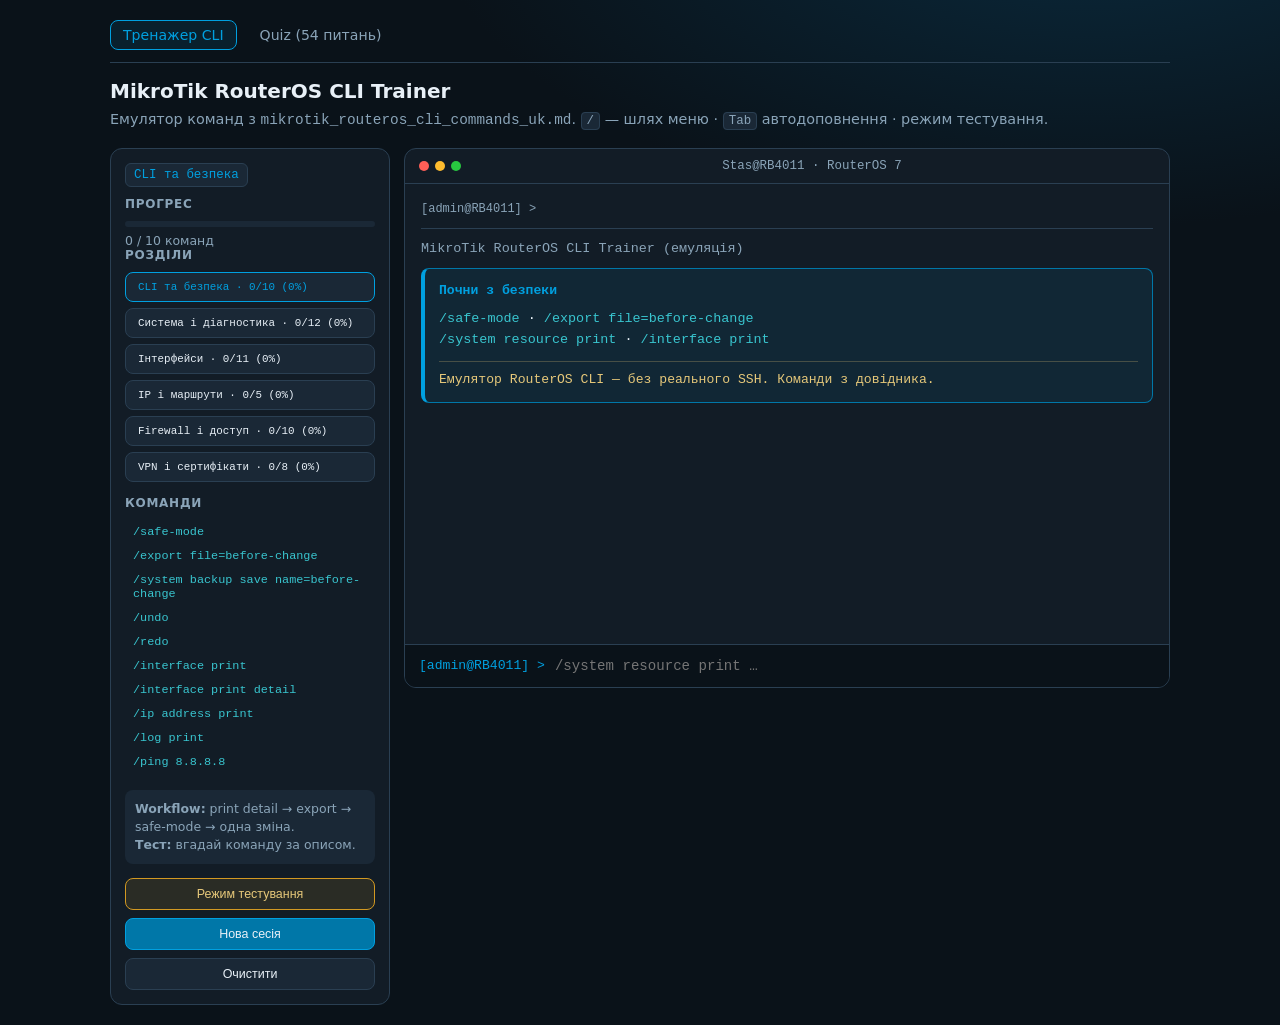
==== index.html @ f30ca2f0 "Add MikroTik RouterOS CLI trainer and GIFT quiz pages Interactive CLI emulator with six learning mod" ====
<!DOCTYPE html>
<html lang="uk">
<head>
  <meta charset="UTF-8" />
  <meta name="viewport" content="width=device-width, initial-scale=1.0" />
  <title>MikroTik RouterOS CLI — Тренажер</title>
  <style>
    :root {
      --bg: #0a1219; --panel: #121c26; --border: #2a3f52; --text: #e8f0f7;
      --muted: #8aa4b8; --green: #3fb950; --cyan: #39c5cf; --yellow: #d29922;
      --accent: #00a0e0; --blue: #58a6ff; --purple: #a371f7; --red: #f85149;
      --prompt: #00a0e0;
      --font: "SF Mono", Menlo, Consolas, monospace;
    }
    * { box-sizing: border-box; }
    body {
      margin: 0; min-height: 100vh;
      background: radial-gradient(1200px 600px at 85% -10%, #0a2a3d 0%, var(--bg) 55%);
      color: var(--text); font-family: Inter, system-ui, sans-serif;
    }
    .wrap { max-width: 1100px; margin: 0 auto; padding: 20px; }
    .top-nav {
      display: flex; gap: 10px; align-items: center; margin-bottom: 16px;
      padding-bottom: 12px; border-bottom: 1px solid var(--border);
    }
    .top-nav a {
      color: var(--muted); text-decoration: none; font-size: 0.88rem;
      padding: 6px 12px; border-radius: 8px; border: 1px solid transparent;
    }
    .top-nav a:hover { color: var(--text); background: #1a2836; }
    .top-nav a.active { color: var(--accent); border-color: var(--accent); background: rgba(0,160,224,0.1); }
    header { margin-bottom: 16px; }
    header h1 { font-size: 1.25rem; margin: 0 0 6px; font-weight: 600; }
    header p { margin: 0; color: var(--muted); font-size: 0.9rem; line-height: 1.5; }
    .layout { display: grid; grid-template-columns: 280px 1fr; gap: 14px; }
    @media (max-width: 860px) { .layout { grid-template-columns: 1fr; } .sidebar { order: 2; } }
    .sidebar, .terminal-wrap {
      background: var(--panel); border: 1px solid var(--border); border-radius: 12px; overflow: hidden;
    }
    .sidebar { padding: 14px; font-size: 0.82rem; }
    .sidebar h2 {
      font-size: 0.75rem; text-transform: uppercase; letter-spacing: 0.06em;
      color: var(--muted); margin: 0 0 10px;
    }
    .cmd-list { list-style: none; padding: 0; margin: 0 0 16px; max-height: 260px; overflow-y: auto; }
    .cmd-list li {
      padding: 5px 8px; border-radius: 6px; cursor: pointer;
      font-family: var(--font); font-size: 0.74rem;
    }
    .cmd-list li:hover { background: #1a2836; }
    .cmd-list li.done { color: var(--green); }
    .cmd-list li.done::after { content: " ✓"; }
    .cmd-list code { color: var(--cyan); word-break: break-all; }
    .progress { height: 6px; background: #1a2836; border-radius: 99px; overflow: hidden; margin-bottom: 6px; }
    .progress > div { height: 100%; background: linear-gradient(90deg, var(--accent), var(--cyan)); width: 0%; transition: width 0.3s; }
    .stats { color: var(--muted); font-size: 0.78rem; }
    .hint-box { background: #1a2836; border-radius: 8px; padding: 10px; color: var(--muted); line-height: 1.45; font-size: 0.78rem; }
    .module-badge {
      display: inline-block; background: #1a2836; border: 1px solid var(--border);
      border-radius: 6px; padding: 4px 8px; font-size: 0.78rem; color: var(--accent);
      margin-bottom: 10px; font-family: var(--font);
    }
    .module-nav { display: flex; flex-direction: column; gap: 6px; margin-bottom: 14px; }
    .module-nav button { text-align: left; font-family: var(--font); font-size: 0.68rem; }
    .module-nav button.active { border-color: var(--accent); color: var(--accent); }
    .terminal-wrap { display: flex; flex-direction: column; height: 540px; }
    .term-bar {
      display: flex; align-items: center; gap: 8px; padding: 10px 14px;
      border-bottom: 1px solid var(--border); font-size: 0.78rem; color: var(--muted);
    }
    .dots { display: flex; gap: 6px; }
    .dots span { width: 10px; height: 10px; border-radius: 50%; }
    .dots span:nth-child(1) { background: #ff5f57; }
    .dots span:nth-child(2) { background: #febc2e; }
    .dots span:nth-child(3) { background: #28c840; }
    .term-title { flex: 1; text-align: center; font-family: var(--font); }
    .output {
      flex: 1; display: flex; flex-direction: column; padding: 16px;
      min-height: 0; overflow: hidden; font-family: var(--font); font-size: 0.84rem; line-height: 1.55;
    }
    .output-status {
      flex-shrink: 0; color: var(--muted); font-size: 0.75rem;
      padding-bottom: 10px; margin-bottom: 10px; border-bottom: 1px solid var(--border);
    }
    .live-panel { flex: 1; min-height: 0; overflow-y: auto; word-break: break-word; }
    .line-user { color: var(--prompt); }
    .line-muted { color: var(--muted); }
    .line-ok { color: var(--green); }
    .line-warn { color: var(--yellow); }
    .line-err { color: var(--red); }
    .line-cmd { color: var(--cyan); }
    .line-hl { color: var(--blue); }
    .line-uk-hint {
      color: #e6c87a; font-size: 0.82rem; margin-top: 10px; padding-top: 8px;
      border-top: 1px solid rgba(230,200,122,0.25); line-height: 1.5;
    }
    .result-box {
      margin: 8px 0 12px; padding: 12px 14px; border-radius: 8px;
      border: 1px solid #0077a8; background: rgba(0,160,224,0.08); border-left: 4px solid var(--accent);
    }
    .result-box.warn { border-color: var(--yellow); background: rgba(210,153,34,0.1); border-left-color: var(--yellow); }
    .result-box.purple { border-color: var(--purple); background: rgba(163,113,247,0.1); border-left-color: var(--purple); }
    .result-title { color: var(--accent); font-weight: 600; margin-bottom: 8px; font-size: 0.82rem; }
    .result-box.warn .result-title { color: var(--yellow); }
    .input-row {
      display: flex; align-items: center; gap: 8px; padding: 12px 14px;
      border-top: 1px solid var(--border); background: #0a1219;
    }
    .prompt-label { color: var(--prompt); font-family: var(--font); font-size: 0.82rem; white-space: nowrap; }
    #cmdInput {
      flex: 1; background: transparent; border: none; outline: none;
      color: var(--text); font-family: var(--font); font-size: 0.88rem;
    }
    .btn {
      background: #1a2836; border: 1px solid var(--border); color: var(--text);
      border-radius: 8px; padding: 8px 12px; cursor: pointer; font-size: 0.78rem;
    }
    .btn:hover { background: #243444; }
    .btn-primary { background: #0077a8; border-color: var(--accent); }
    .btn-test { background: rgba(210,153,34,0.12); border-color: var(--yellow); color: #e6c87a; }
    .btn-test.active { background: var(--yellow); color: #0a1219; }
    .actions { display: flex; flex-direction: column; gap: 8px; }
    .test-question { color: #e6c87a; line-height: 1.6; margin-bottom: 10px; }
    kbd { background: #1a2836; border: 1px solid var(--border); border-radius: 4px; padding: 1px 5px; font-family: var(--font); font-size: 0.78rem; }
  </style>
</head>
<body>
  <div class="wrap">
    <nav class="top-nav">
      <a href="index.html" class="active">Тренажер CLI</a>
      <a href="quiz.html">Quiz (54 питань)</a>
    </nav>
    <header>
      <h1>MikroTik RouterOS CLI Trainer</h1>
      <p>
        Емулятор команд з <code>mikrotik_routeros_cli_commands_uk.md</code>.
        <kbd>/</kbd> — шлях меню · <kbd>Tab</kbd> автодоповнення · режим тестування.
      </p>
    </header>
    <div class="layout">
      <aside class="sidebar">
        <div class="module-badge" id="moduleBadge">CLI та безпека</div>
        <h2>Прогрес</h2>
        <div class="progress"><div id="progressBar"></div></div>
        <div class="stats" id="progressText">0 / 0</div>
        <h2>Розділи</h2>
        <div class="module-nav" id="moduleNav"></div>
        <h2>Команди</h2>
        <ul class="cmd-list" id="cmdChecklist"></ul>
        <div class="hint-box">
          <strong>Workflow:</strong> print detail → export → safe-mode → одна зміна.<br>
          <strong>Тест:</strong> вгадай команду за описом.
        </div>
        <div class="actions" style="margin-top:14px;">
          <button class="btn btn-test" id="btnTest" type="button">Режим тестування</button>
          <button class="btn btn-primary" id="btnStart">Нова сесія</button>
          <button class="btn" id="btnClear">Очистити</button>
        </div>
      </aside>
      <section class="terminal-wrap">
        <div class="term-bar">
          <div class="dots"><span></span><span></span><span></span></div>
          <div class="term-title" id="termTitle">Stas@RB4011</div>
        </div>
        <div class="output" aria-live="polite">
          <div class="output-status" id="outputStatus">[admin@RB4011] &gt;</div>
          <div class="live-panel" id="livePanel"></div>
        </div>
        <form class="input-row" id="cmdForm" autocomplete="off">
          <span class="prompt-label" id="promptLabel">[admin@RB4011] &gt;</span>
          <input id="cmdInput" type="text" spellcheck="false" placeholder="/system resource print …" autofocus />
        </form>
      </section>
    </div>
  </div>
  <script>
    const MODULES = {"basics": {"id": "basics", "title": "CLI та безпека", "intro": "Safe Mode, backup, export, print — основа перед змінами.", "termTitle": "Stas@RB4011 · RouterOS 7", "commands": ["/safe-mode", "/export file=before-change", "/system backup save name=before-change", "/undo", "/redo", "/interface print", "/interface print detail", "/ip address print", "/log print", "/ping 8.8.8.8"]}, "system": {"id": "system", "title": "Система і діагностика", "intro": "Стан роутера, логи, tool — щоденний моніторинг.", "termTitle": "Stas@RB4011 · /system", "commands": ["/system resource print", "/system routerboard print", "/system package print", "/system clock print", "/system identity print", "/log print follow", "/log print where topics~\"firewall\"", "/file print", "/tool ping 8.8.8.8", "/tool traceroute 8.8.8.8", "/tool torch", "/tool profile"]}, "interface": {"id": "interface", "title": "Інтерфейси", "intro": "Ethernet, bridge, Wi‑Fi, WireGuard — L2/L3.", "termTitle": "Stas@RB4011 · /interface", "commands": ["/interface bridge print", "/interface bridge port print", "/interface ethernet print", "/interface wifi registration-table print", "/interface wireguard print", "/interface wireguard peers print", "/interface vlan print", "/interface list print", "/interface monitor-traffic ether1", "/interface disable ether1", "/interface enable ether1"]}, "ip": {"id": "ip", "title": "IP і маршрути", "intro": "Адреси, маршрути, DNS, DHCP, ARP.", "termTitle": "Stas@RB4011 · /ip", "commands": ["/ip route print", "/ip dns print", "/ip arp print", "/ip neighbor print", "/ip dhcp-server lease print"]}, "firewall": {"id": "firewall", "title": "Firewall і доступ", "intro": "Filter, NAT, services, users — безпека доступу.", "termTitle": "Stas@RB4011 · /ip firewall", "commands": ["/ip firewall filter print", "/ip firewall filter print detail", "/ip firewall nat print", "/ip firewall address-list print", "/ip firewall connection print", "/user print", "/user group print", "/user active print", "/ip service print", "/ip ssh print"]}, "vpn": {"id": "vpn", "title": "VPN і сертифікати", "intro": "IPsec діагностика, certificate print.", "termTitle": "Stas@RB4011 · /ip/ipsec", "commands": ["/ip/ipsec active-peers print", "/ip/ipsec installed-sa print", "/ip/ipsec peer print", "/ip/ipsec policy print", "/certificate print", "/certificate print detail", "/certificate print where name~\"vpn\"", "/certificate export"]}};
    const UK_HINTS = {"/safe-mode": "Safe Mode: зміни відкочуються при обриві SSH-сесії — перед ризиковими правками.", "/export file=before-change": "Експорт конфігурації у текстовий .rsc файл — backup перед змінами.", "/system backup save name=before-change": "Binary backup RouterOS — швидке відновлення.", "/undo": "Скасувати останню зміну в CLI, якщо можливо.", "/redo": "Повторити скасовану зміною undo.", "/interface print": "Список усіх інтерфейсів — стан, тип, MTU.", "/interface print detail": "Детальний вивід інтерфейсів перед змінами.", "/ip address print": "IP-адреси на інтерфейсах — базова мережева діагностика.", "/log print": "Системні логи RouterOS.", "/ping 8.8.8.8": "Ping з роутера — перевірка доступності host.", "/system resource print": "CPU, RAM, uptime, версія RouterOS.", "/system routerboard print": "Модель плати, serial, firmware type.", "/system package print": "Встановлені пакети (router, wireless, dhcp…).", "/system clock print": "Час і timezone роутера.", "/system identity print": "Ім'я роутера (identity).", "/log print follow": "Логи в реальному часі — live troubleshooting.", "/log print where topics~\"firewall\"": "Фільтр логів за темою firewall (~ = містить).", "/file print": "Файли на роутері: backup, export, scripts.", "/tool ping 8.8.8.8": "Розширений ping через /tool.", "/tool traceroute 8.8.8.8": "Traceroute — шлях пакетів до host.", "/tool torch": "Live packet sniffer на інтерфейсі — глибока діагностика.", "/tool profile": "CPU profiling — хто навантажує процесор.", "/interface bridge print": "Список bridge-інтерфейсів.", "/interface bridge port print": "Порти в bridge — LAN switching.", "/interface ethernet print": "Фізичні Ethernet-порти.", "/interface wifi registration-table print": "Підключені Wi‑Fi клієнти (RouterOS 7).", "/interface wireguard print": "WireGuard інтерфейси.", "/interface wireguard peers print": "WireGuard peers — VPN remote access.", "/interface vlan print": "VLAN інтерфейси — сегментація мережі.", "/interface list print": "Списки інтерфейсів WAN/LAN для firewall.", "/interface monitor-traffic ether1": "Live traffic на інтерфейсі — bandwidth.", "/interface disable ether1": "Вимкнути інтерфейс — обережно на WAN (self-lockout).", "/interface enable ether1": "Увімкнути інтерфейс.", "/ip route print": "Таблиця маршрутів IPv4.", "/ip dns print": "DNS resolver налаштування.", "/ip arp print": "ARP таблиця — L2/L3.", "/ip neighbor print": "IPv4 neighbors discovery.", "/ip dhcp-server lease print": "DHCP leases — хто отримав IP.", "/ip firewall filter print": "Firewall filter rules — порядок критичний.", "/ip firewall filter print detail": "Деталі firewall rules перед змінами.", "/ip firewall nat print": "NAT rules: masquerade, dst-nat.", "/ip firewall address-list print": "Address lists для груп правил.", "/ip firewall connection print": "Connection tracking — активні з'єднання.", "/user print": "Користувачі RouterOS.", "/user group print": "Групи і права доступу.", "/user active print": "Хто зараз підключений (SSH, Winbox).", "/ip service print": "Сервіси: Winbox, SSH, API — hardening.", "/ip ssh print": "SSH налаштування.", "/ip/ipsec active-peers print": "Активні IKE peers — VPN діагностика.", "/ip/ipsec installed-sa print": "Security Associations — чи працює tunnel.", "/ip/ipsec peer print": "IPsec peer endpoints.", "/ip/ipsec policy print": "IPsec policies — який трафік шифрувати.", "/certificate print": "Список сертифікатів на роутері.", "/certificate print detail": "Деталі cert: validity, fingerprint.", "/certificate print where name~\"vpn\"": "Фільтр сертифікатів за ім'ям.", "/certificate export": "Експорт certificate menu конфігурації.", "welcome": "Емулятор RouterOS CLI — без реального SSH. Команди з довідника.", "prompt": "У MikroTik `/` — шлях до меню; `print`/`add`/`set` — дії.", "unknown": "Немає в емуляторі. Клікни команду зліва.", "module-switch": "Новий розділ — список команд оновився.", "module-wrong": "Команда з іншого розділу. Перейди зліва.", "ctrl-c": "Ctrl+C перериває (тренажер лишається активним).", "tab-hint": "На реальному MikroTik: / + Tab або F1 — автодоповнення меню."};
    const state = {
      currentModule: "basics",
      safeMode: false,
      history: [], histIdx: -1,
      triedByModule: Object.fromEntries(Object.keys(MODULES).map(k => [k, new Set()])),
      testMode: { active: false, queue: [], index: 0, correct: 0, wrong: 0 }
    };
    const livePanel = document.getElementById("livePanel");
    const outputStatus = document.getElementById("outputStatus");
    const cmdInput = document.getElementById("cmdInput");
    const progressBar = document.getElementById("progressBar");
    const progressText = document.getElementById("progressText");
    const cmdChecklist = document.getElementById("cmdChecklist");
    const moduleBadge = document.getElementById("moduleBadge");
    const moduleNav = document.getElementById("moduleNav");
    const termTitle = document.getElementById("termTitle");
    let viewChunks = [];

    function esc(s) { return String(s).replace(/&/g,"&amp;").replace(/</g,"&lt;").replace(/>/g,"&gt;"); }
    function getModule() { return MODULES[state.currentModule]; }
    function getCurrentCommands() { return getModule().commands; }
    function getTried() { return state.triedByModule[state.currentModule]; }

    function matchesCmd(input, listed) {
      const i = input.trim().toLowerCase();
      const l = listed.trim().toLowerCase();
      if (i === l) return true;
      if (i.startsWith(l + " ")) return true;
      if (l.startsWith("/ping") && i.startsWith("/ping")) return true;
      if (l.startsWith("/tool ping") && i.startsWith("/tool ping")) return true;
      if (l.startsWith("/tool traceroute") && i.startsWith("/tool traceroute")) return true;
      if (l.includes(" print") && i.includes("print")) {
        const root = l.split(" print")[0];
        if (i.startsWith(root)) return true;
      }
      if (l.includes("monitor-traffic") && i.includes("monitor-traffic")) return true;
      if (l.includes(" disable ") && i.includes("disable")) return true;
      if (l.includes(" enable ") && i.includes("enable")) return true;
      if (l.includes("backup save") && i.includes("backup save")) return true;
      if (l.startsWith("/export") && i.startsWith("/export")) return true;
      return false;
    }

    function findListed(cmd, list) { return list.find(x => matchesCmd(cmd, x)) || null; }
    function normalizeCmd(raw) {
      const cur = findListed(raw, getCurrentCommands());
      if (cur) return cur;
      for (const mod of Object.values(MODULES)) {
        const ex = findListed(raw, mod.commands);
        if (ex) return ex;
      }
      return raw.trim();
    }
    function isInCurrentModule(cmd) { return !!findListed(cmd, getCurrentCommands()); }
    function findModuleForCommand(cmd) {
      for (const [id, mod] of Object.entries(MODULES)) {
        if (findListed(cmd, mod.commands)) return id;
      }
      return null;
    }

    function beginView(cmd) {
      viewChunks = [];
      if (cmd != null) viewChunks.push(`<div class="line-user">[admin@RB4011] &gt; ${esc(cmd)}</div>`);
    }
    function printResult(title, body, type = "ok", hint = null) {
      const cls = type === "warn" ? "result-box warn" : type === "purple" ? "result-box purple" : "result-box";
      const hintHtml = hint ? `<div class="line-uk-hint">${esc(hint)}</div>` : "";
      viewChunks.push(`<div class="${cls}"><div class="result-title">${esc(title)}</div>${body}${hintHtml}</div>`);
    }
    function flushView(status) {
      livePanel.innerHTML = viewChunks.join("");
      livePanel.scrollTop = 0;
      if (status) outputStatus.textContent = status;
    }

    function emulate(cmd) {
      const lower = cmd.trim().toLowerCase();
      const listed = normalizeCmd(cmd);
      const hint = UK_HINTS[listed] || UK_HINTS[cmd];

      if (lower === "/" || lower === "/?") {
        printResult("Root menu", `
          <span class="line-cmd">/interface</span> <span class="line-cmd">/ip</span> <span class="line-cmd">/system</span><br>
          <span class="line-cmd">/tool</span> <span class="line-cmd">/log</span> <span class="line-cmd">/certificate</span> …<br>
          <span class="line-muted">Tab / F1 — автодоповнення на реальному MikroTik</span>
        `, "ok", UK_HINTS["tab-hint"]);
        return true;
      }

      if (lower.startsWith("/safe-mode")) {
        state.safeMode = !state.safeMode;
        printResult("/safe-mode", `<span class="line-ok">✓ Safe Mode: ${state.safeMode ? "ON" : "OFF"}</span><br><span class="line-muted">Зміни відкотяться при обриві сесії</span>`, "ok", hint);
        return true;
      }
      if (lower.startsWith("/export")) {
        printResult(cmd, `<span class="line-ok">✓ Exported to before-change.rsc</span>`, "ok", hint);
        return true;
      }
      if (lower.includes("backup save")) {
        printResult(cmd, `<span class="line-ok">✓ Backup saved: before-change.backup</span>`, "ok", hint);
        return true;
      }
      if (lower === "/undo") {
        printResult("/undo", `<span class="line-ok">✓ Last change undone</span>`, "ok", hint);
        return true;
      }
      if (lower === "/redo") {
        printResult("/redo", `<span class="line-ok">✓ Change redone</span>`, "ok", hint);
        return true;
      }
      if (lower.startsWith("/ping")) {
        const host = cmd.split(/\s+/).slice(1).join(" ") || "8.8.8.8";
        printResult("/ping", `<span class="line-ok">HOST: ${esc(host)}</span><br>seq=1 time=12ms<br>seq=2 time=11ms`, "ok", hint);
        return true;
      }
      if (lower.includes("/system resource print")) {
        printResult("/system resource print", `
          <span class="line-hl">uptime:</span> 3d12h · <span class="line-hl">cpu:</span> 4%<br>
          <span class="line-hl">free-memory:</span> 892MiB · <span class="line-hl">version:</span> 7.22.1 (emulator)
        `, "ok", hint);
        return true;
      }
      if (lower.includes("print follow")) {
        printResult(cmd, `<span class="line-muted">14:02:01 firewall,info forward in</span><br><span class="line-muted">14:02:03 dhcp,info lease 10.0.0.50</span><br><span class="line-warn">(Ctrl+C to stop on real router)</span>`, "ok", hint);
        return true;
      }
      if (lower.includes("disable")) {
        printResult(cmd, `<span class="line-warn">⚠ Interface disabled (emulated)</span><br><span class="line-muted">На WAN — ризик self-lockout!</span>`, "warn", hint);
        return true;
      }
      if (lower.includes("enable")) {
        printResult(cmd, `<span class="line-ok">✓ Interface enabled</span>`, "ok", hint);
        return true;
      }
      if (lower.includes("monitor-traffic")) {
        printResult(cmd, `<span class="line-ok">rx: 1.2Mbps tx: 340Kbps</span> · live (emulated)`, "ok", hint);
        return true;
      }
      if (lower.includes("installed-sa")) {
        printResult(cmd, `<span class="line-ok">spi=0xA1B2C3 src=10.0.0.1 dst=10.0.0.2</span>`, "ok", hint);
        return true;
      }
      if (lower.includes("active-peers")) {
        printResult(cmd, `<span class="line-ok">peer 192.0.2.1 state=established</span>`, "ok", hint);
        return true;
      }
      if (lower.includes("print")) {
        const rows = lower.includes("detail") ? "3 items (detail)" : "3 items";
        printResult(cmd, `<span class="line-ok">${rows}</span><br><span class="line-muted">Flags: X=disabled · #=dynamic</span>`, "ok", hint);
        return true;
      }
      if (lower.startsWith("/tool")) {
        printResult(cmd, `<span class="line-ok">✓ Tool executed (emulated)</span>`, "ok", hint);
        return true;
      }

      printResult(cmd, `<span class="line-ok">✓ OK (emulated)</span>`, "ok", hint);
      return true;
    }

    function handleCommand(cmd) {
      if (!cmd.startsWith("/")) {
        printResult("Підказка", `<span class="line-muted">Команди RouterOS починаються з <span class="line-cmd">/</span></span>`, "warn", UK_HINTS.prompt);
        return false;
      }
      if (!isInCurrentModule(cmd)) {
        const owner = findModuleForCommand(cmd);
        if (owner && owner !== state.currentModule) {
          viewChunks.push(`<div class="line-warn">⚠ Розділ «${esc(MODULES[owner].title)}» — прогрес не зарахується</div>`);
        }
      }
      if (emulate(cmd)) return normalizeCmd(cmd);
      return false;
    }

    function markTried(cmd) {
      const norm = findListed(cmd, getCurrentCommands());
      if (norm) { getTried().add(norm); updateProgress(); updateModuleNav(); }
    }

    function updateProgress() {
      const cmds = getCurrentCommands();
      const n = getTried().size;
      moduleBadge.textContent = getModule().title;
      termTitle.textContent = getModule().termTitle;
      progressBar.style.width = cmds.length ? `${(n / cmds.length) * 100}%` : "0%";
      progressText.textContent = `${n} / ${cmds.length} команд`;
      cmdChecklist.querySelectorAll("li").forEach(li => {
        li.classList.toggle("done", getTried().has(li.dataset.cmd));
      });
    }

    function updateModuleNav() {
      moduleNav.innerHTML = Object.values(MODULES).map(mod => {
        const t = state.triedByModule[mod.id];
        const pct = mod.commands.length ? Math.round((t.size / mod.commands.length) * 100) : 0;
        const act = mod.id === state.currentModule ? " active" : "";
        return `<button type="button" class="btn${act}" data-module="${mod.id}">${esc(mod.title)} · ${t.size}/${mod.commands.length} (${pct}%)</button>`;
      }).join("");
      moduleNav.querySelectorAll("button").forEach(btn => {
        btn.addEventListener("click", () => switchModule(btn.dataset.module));
      });
    }

    function buildChecklist() {
      cmdChecklist.innerHTML = getCurrentCommands().map(c =>
        `<li data-cmd="${esc(c)}" title="Клік"><code>${esc(c)}</code></li>`
      ).join("");
      cmdChecklist.querySelectorAll("li").forEach(li => {
        li.addEventListener("click", () => { execute(li.dataset.cmd); cmdInput.value = ""; cmdInput.focus(); });
      });
      updateProgress();
      updateModuleNav();
    }

    function switchModule(id) {
      if (!MODULES[id]) return;
      state.currentModule = id;
      buildChecklist();
      beginView(null);
      printResult(`Розділ: ${getModule().title}`, `<span class="line-muted">${esc(getModule().intro)}</span>`, "purple", UK_HINTS["module-switch"]);
      flushView(`[admin@RB4011] > · ${getModule().title}`);
    }

    function welcome() {
      beginView(null);
      viewChunks.push(`<div class="line-muted">MikroTik RouterOS CLI Trainer (емуляція)</div>`);
      printResult("Почни з безпеки", `
        <span class="line-cmd">/safe-mode</span> · <span class="line-cmd">/export file=before-change</span><br>
        <span class="line-cmd">/system resource print</span> · <span class="line-cmd">/interface print</span>
      `, "ok", UK_HINTS.welcome);
      flushView("[admin@RB4011] >");
    }

    function execute(raw) {
      const cmd = raw.trim();
      if (!cmd) return;
      if (state.testMode.active) { handleTestAnswer(cmd); return; }
      state.history.push(cmd);
      state.histIdx = state.history.length;
      beginView(cmd);
      const ok = handleCommand(cmd);
      flushView(`[admin@RB4011] > · ${cmd}`);
      if (ok !== false) markTried(typeof ok === "string" ? ok : cmd);
    }

    function shuffleArray(arr) {
      const a = [...arr];
      for (let i = a.length - 1; i > 0; i--) {
        const j = Math.floor(Math.random() * (i + 1));
        [a[i], a[j]] = [a[j], a[i]];
      }
      return a;
    }

    function buildTestQueue() {
      const seen = new Set(), items = [];
      for (const mod of Object.values(MODULES)) {
        for (const c of mod.commands) {
          if (!seen.has(c) && UK_HINTS[c]) { seen.add(c); items.push({ cmd: c, hint: UK_HINTS[c] }); }
        }
      }
      return shuffleArray(items);
    }

    function updateTestButton() {
      const btn = document.getElementById("btnTest");
      btn.textContent = state.testMode.active ? "Зупинити тест" : "Режим тестування";
      btn.classList.toggle("active", state.testMode.active);
    }

    function showTestQuestion() {
      const tm = state.testMode;
      const q = tm.queue[tm.index];
      if (!q) { finishTestMode(); return; }
      beginView(null);
      printResult(`Питання ${tm.index + 1} / ${tm.queue.length}`, `
        <div class="test-question">${esc(q.hint)}</div>
        <span class="line-hl">Яка команда RouterOS?</span>
      `, "purple");
      flushView(`test> · ${tm.index + 1}/${tm.queue.length}`);
      cmdInput.placeholder = "Введи команду…";
      cmdInput.focus();
    }

    function startTestMode() {
      state.testMode = { active: true, queue: buildTestQueue(), index: 0, correct: 0, wrong: 0 };
      updateTestButton();
      showTestQuestion();
    }

    function stopTestMode() {
      state.testMode.active = false;
      updateTestButton();
      cmdInput.placeholder = "/system resource print …";
      beginView(null);
      printResult("Тест зупинено", `<span class="line-ok">✓ ${state.testMode.correct}</span> · <span class="line-err">✗ ${state.testMode.wrong}</span>`, "warn");
      flushView("[admin@RB4011] >");
    }

    function finishTestMode() {
      const tm = state.testMode;
      const pct = tm.queue.length ? Math.round((tm.correct / tm.queue.length) * 100) : 0;
      tm.active = false;
      updateTestButton();
      cmdInput.placeholder = "/system resource print …";
      beginView(null);
      printResult("Тест завершено", `<span class="line-ok">✓ ${tm.correct}/${tm.queue.length}</span> · <span class="line-hl">${pct}%</span>`, pct >= 70 ? "ok" : "warn");
      flushView(`[admin@RB4011] > · ${pct}%`);
    }

    function handleTestAnswer(raw) {
      const cmd = raw.trim();
      if (!cmd) return;
      const tm = state.testMode;
      const q = tm.queue[tm.index];
      beginView(cmd);
      const match = matchesCmd(cmd, q.cmd);
      if (match) {
        tm.correct++;
        printResult("Правильно!", `<span class="line-ok">✓ ${esc(q.cmd)}</span>`, "ok");
        tm.index++;
        setTimeout(showTestQuestion, 400);
      } else {
        tm.wrong++;
        printResult("Неправильно", `<span class="line-err">✗ ${esc(cmd)}</span><br><span class="line-ok">${esc(q.cmd)}</span>`, "warn");
      }
      flushView(`test> · ${tm.correct}/${tm.queue.length}`);
    }

    function getCompletions() {
      const vals = [];
      for (const mod of Object.values(MODULES)) vals.push(...mod.commands);
      return [...new Set([...vals, "/"])];
    }

    document.getElementById("cmdForm").addEventListener("submit", e => {
      e.preventDefault();
      execute(cmdInput.value);
      cmdInput.value = "";
    });
    cmdInput.addEventListener("keydown", e => {
      if (e.key === "ArrowUp") {
        e.preventDefault();
        if (state.history.length) { state.histIdx = Math.max(0, state.histIdx - 1); cmdInput.value = state.history[state.histIdx] || ""; }
      } else if (e.key === "ArrowDown") {
        e.preventDefault();
        if (state.histIdx < state.history.length - 1) { state.histIdx++; cmdInput.value = state.history[state.histIdx] || ""; }
        else { state.histIdx = state.history.length; cmdInput.value = ""; }
      } else if (e.key === "Tab") {
        e.preventDefault();
        const val = cmdInput.value;
        const match = getCompletions().find(c => c.startsWith(val) && c !== val);
        if (match) cmdInput.value = match;
      }
    });
    document.getElementById("btnTest").addEventListener("click", () => state.testMode.active ? stopTestMode() : startTestMode());
    document.getElementById("btnStart").addEventListener("click", () => {
      if (state.testMode.active) stopTestMode();
      Object.keys(state.triedByModule).forEach(k => state.triedByModule[k].clear());
      state.currentModule = "basics";
      state.safeMode = false;
      welcome();
      buildChecklist();
    });
    document.getElementById("btnClear").addEventListener("click", () => { welcome(); buildChecklist(); });

    welcome();
    buildChecklist();
  </script>
</body>
</html>
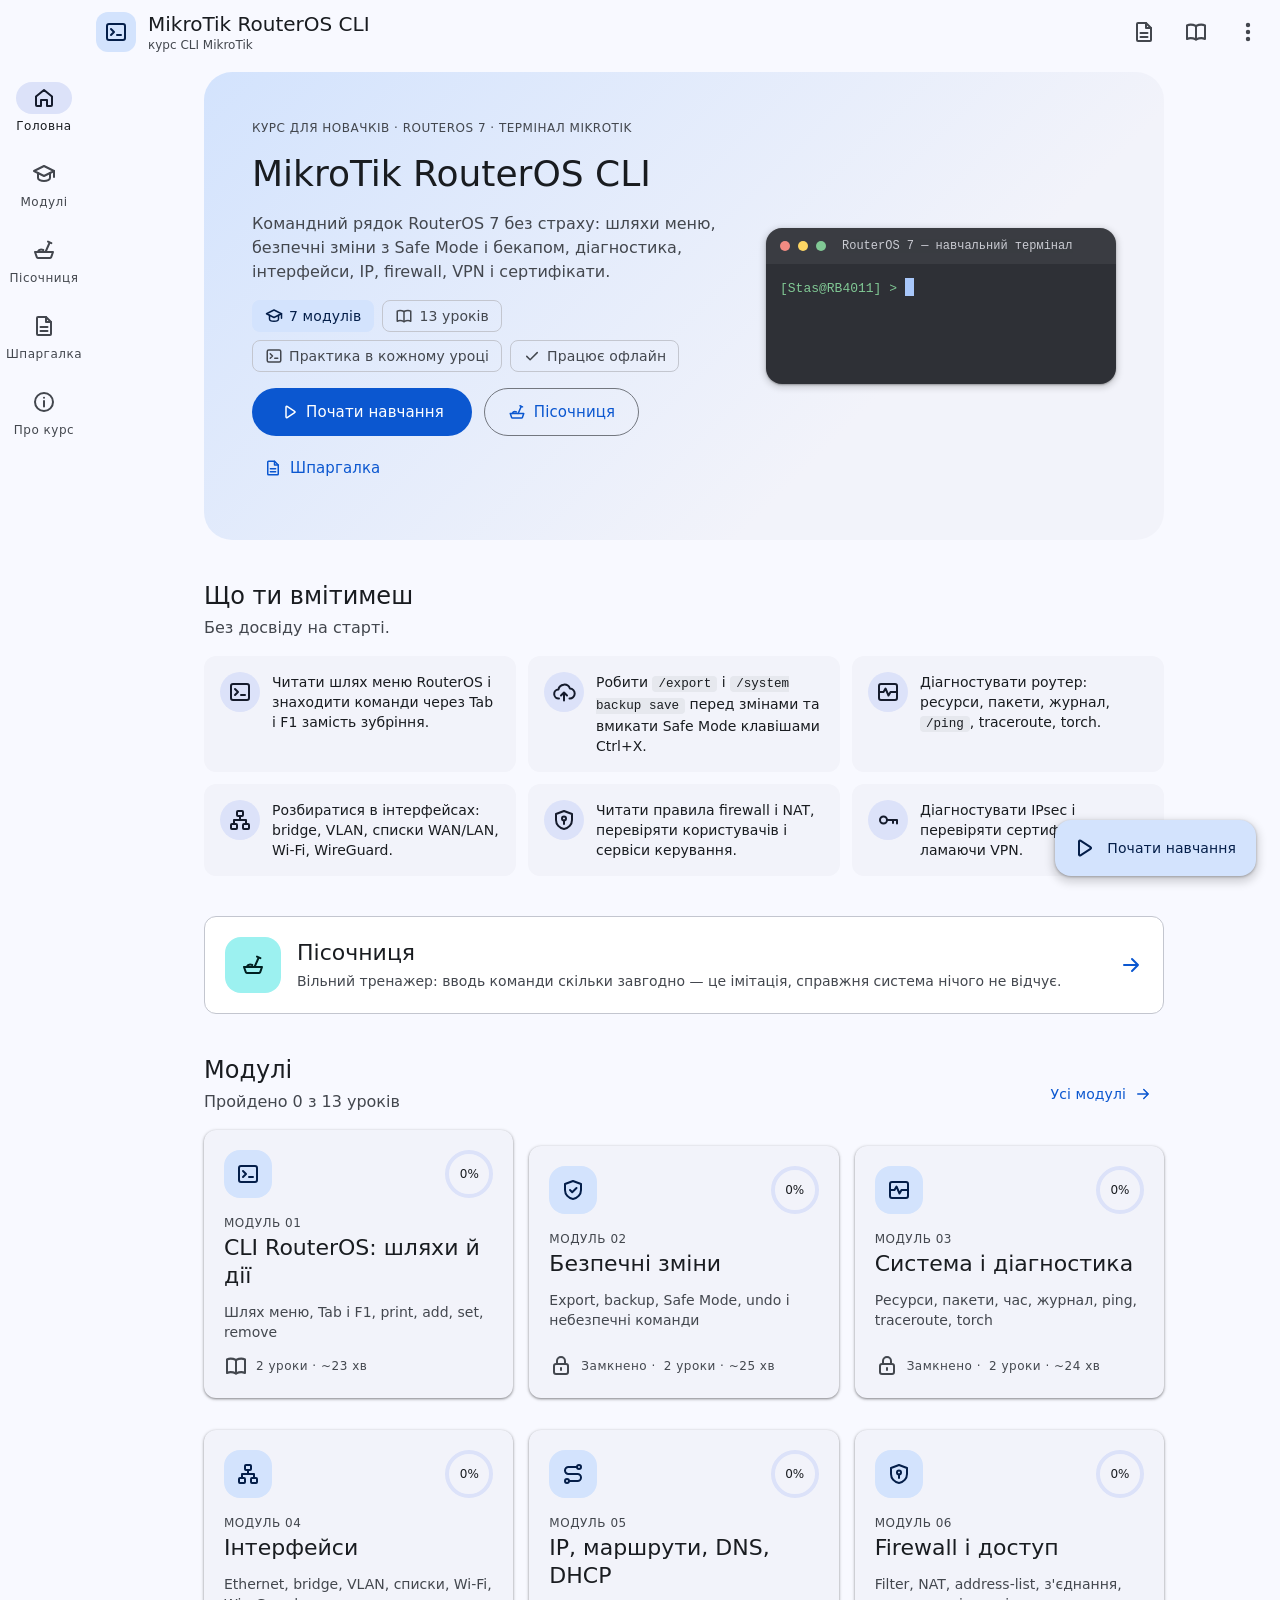
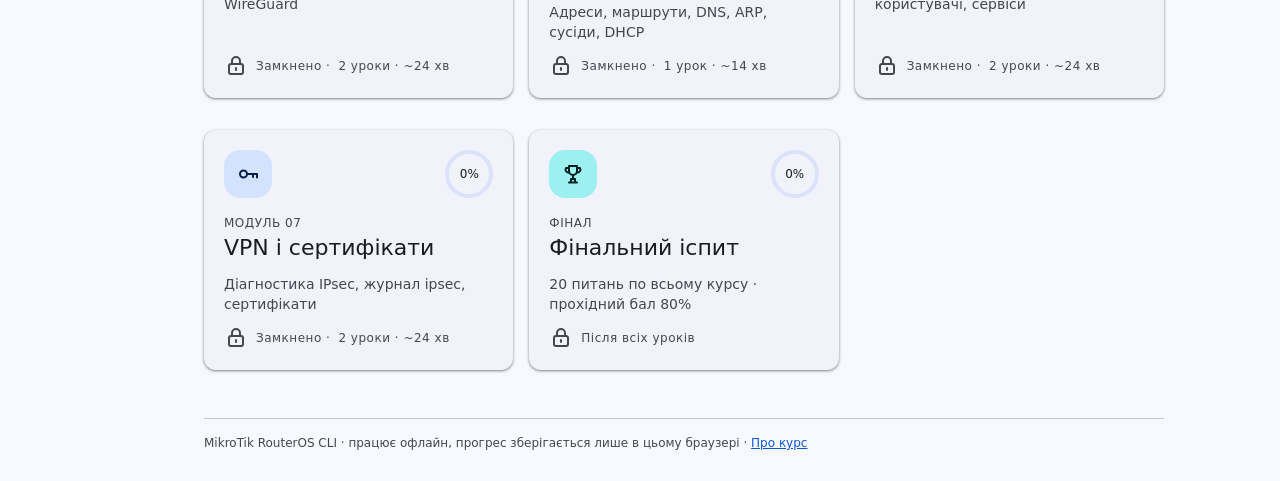
==== commit 664ce8ee: "Migrate course to the shared CLI Course Hub engine - Course is now modules -> lessons (explanation w" ====
--- a/index.html
+++ b/index.html
@@ -1,551 +1,95 @@
 <!DOCTYPE html>
 <html lang="uk">
 <head>
-  <meta charset="UTF-8" />
-  <meta name="viewport" content="width=device-width, initial-scale=1.0" />
-  <title>MikroTik RouterOS CLI — Тренажер</title>
-  <style>
-    :root {
-      --bg: #0a1219; --panel: #121c26; --border: #2a3f52; --text: #e8f0f7;
-      --muted: #8aa4b8; --green: #3fb950; --cyan: #39c5cf; --yellow: #d29922;
-      --accent: #00a0e0; --blue: #58a6ff; --purple: #a371f7; --red: #f85149;
-      --prompt: #00a0e0;
-      --font: "SF Mono", Menlo, Consolas, monospace;
-    }
-    * { box-sizing: border-box; }
-    body {
-      margin: 0; min-height: 100vh;
-      background: radial-gradient(1200px 600px at 85% -10%, #0a2a3d 0%, var(--bg) 55%);
-      color: var(--text); font-family: Inter, system-ui, sans-serif;
-    }
-    .wrap { max-width: 1100px; margin: 0 auto; padding: 20px; }
-    .top-nav {
-      display: flex; gap: 10px; align-items: center; margin-bottom: 16px;
-      padding-bottom: 12px; border-bottom: 1px solid var(--border);
-    }
-    .top-nav a {
-      color: var(--muted); text-decoration: none; font-size: 0.88rem;
-      padding: 6px 12px; border-radius: 8px; border: 1px solid transparent;
-    }
-    .top-nav a:hover { color: var(--text); background: #1a2836; }
-    .top-nav a.active { color: var(--accent); border-color: var(--accent); background: rgba(0,160,224,0.1); }
-    header { margin-bottom: 16px; }
-    header h1 { font-size: 1.25rem; margin: 0 0 6px; font-weight: 600; }
-    header p { margin: 0; color: var(--muted); font-size: 0.9rem; line-height: 1.5; }
-    .layout { display: grid; grid-template-columns: 280px 1fr; gap: 14px; }
-    @media (max-width: 860px) { .layout { grid-template-columns: 1fr; } .sidebar { order: 2; } }
-    .sidebar, .terminal-wrap {
-      background: var(--panel); border: 1px solid var(--border); border-radius: 12px; overflow: hidden;
-    }
-    .sidebar { padding: 14px; font-size: 0.82rem; }
-    .sidebar h2 {
-      font-size: 0.75rem; text-transform: uppercase; letter-spacing: 0.06em;
-      color: var(--muted); margin: 0 0 10px;
-    }
-    .cmd-list { list-style: none; padding: 0; margin: 0 0 16px; max-height: 260px; overflow-y: auto; }
-    .cmd-list li {
-      padding: 5px 8px; border-radius: 6px; cursor: pointer;
-      font-family: var(--font); font-size: 0.74rem;
-    }
-    .cmd-list li:hover { background: #1a2836; }
-    .cmd-list li.done { color: var(--green); }
-    .cmd-list li.done::after { content: " ✓"; }
-    .cmd-list code { color: var(--cyan); word-break: break-all; }
-    .progress { height: 6px; background: #1a2836; border-radius: 99px; overflow: hidden; margin-bottom: 6px; }
-    .progress > div { height: 100%; background: linear-gradient(90deg, var(--accent), var(--cyan)); width: 0%; transition: width 0.3s; }
-    .stats { color: var(--muted); font-size: 0.78rem; }
-    .hint-box { background: #1a2836; border-radius: 8px; padding: 10px; color: var(--muted); line-height: 1.45; font-size: 0.78rem; }
-    .module-badge {
-      display: inline-block; background: #1a2836; border: 1px solid var(--border);
-      border-radius: 6px; padding: 4px 8px; font-size: 0.78rem; color: var(--accent);
-      margin-bottom: 10px; font-family: var(--font);
-    }
-    .module-nav { display: flex; flex-direction: column; gap: 6px; margin-bottom: 14px; }
-    .module-nav button { text-align: left; font-family: var(--font); font-size: 0.68rem; }
-    .module-nav button.active { border-color: var(--accent); color: var(--accent); }
-    .terminal-wrap { display: flex; flex-direction: column; height: 540px; }
-    .term-bar {
-      display: flex; align-items: center; gap: 8px; padding: 10px 14px;
-      border-bottom: 1px solid var(--border); font-size: 0.78rem; color: var(--muted);
-    }
-    .dots { display: flex; gap: 6px; }
-    .dots span { width: 10px; height: 10px; border-radius: 50%; }
-    .dots span:nth-child(1) { background: #ff5f57; }
-    .dots span:nth-child(2) { background: #febc2e; }
-    .dots span:nth-child(3) { background: #28c840; }
-    .term-title { flex: 1; text-align: center; font-family: var(--font); }
-    .output {
-      flex: 1; display: flex; flex-direction: column; padding: 16px;
-      min-height: 0; overflow: hidden; font-family: var(--font); font-size: 0.84rem; line-height: 1.55;
-    }
-    .output-status {
-      flex-shrink: 0; color: var(--muted); font-size: 0.75rem;
-      padding-bottom: 10px; margin-bottom: 10px; border-bottom: 1px solid var(--border);
-    }
-    .live-panel { flex: 1; min-height: 0; overflow-y: auto; word-break: break-word; }
-    .line-user { color: var(--prompt); }
-    .line-muted { color: var(--muted); }
-    .line-ok { color: var(--green); }
-    .line-warn { color: var(--yellow); }
-    .line-err { color: var(--red); }
-    .line-cmd { color: var(--cyan); }
-    .line-hl { color: var(--blue); }
-    .line-uk-hint {
-      color: #e6c87a; font-size: 0.82rem; margin-top: 10px; padding-top: 8px;
-      border-top: 1px solid rgba(230,200,122,0.25); line-height: 1.5;
-    }
-    .result-box {
-      margin: 8px 0 12px; padding: 12px 14px; border-radius: 8px;
-      border: 1px solid #0077a8; background: rgba(0,160,224,0.08); border-left: 4px solid var(--accent);
-    }
-    .result-box.warn { border-color: var(--yellow); background: rgba(210,153,34,0.1); border-left-color: var(--yellow); }
-    .result-box.purple { border-color: var(--purple); background: rgba(163,113,247,0.1); border-left-color: var(--purple); }
-    .result-title { color: var(--accent); font-weight: 600; margin-bottom: 8px; font-size: 0.82rem; }
-    .result-box.warn .result-title { color: var(--yellow); }
-    .input-row {
-      display: flex; align-items: center; gap: 8px; padding: 12px 14px;
-      border-top: 1px solid var(--border); background: #0a1219;
-    }
-    .prompt-label { color: var(--prompt); font-family: var(--font); font-size: 0.82rem; white-space: nowrap; }
-    #cmdInput {
-      flex: 1; background: transparent; border: none; outline: none;
-      color: var(--text); font-family: var(--font); font-size: 0.88rem;
-    }
-    .btn {
-      background: #1a2836; border: 1px solid var(--border); color: var(--text);
-      border-radius: 8px; padding: 8px 12px; cursor: pointer; font-size: 0.78rem;
-    }
-    .btn:hover { background: #243444; }
-    .btn-primary { background: #0077a8; border-color: var(--accent); }
-    .btn-test { background: rgba(210,153,34,0.12); border-color: var(--yellow); color: #e6c87a; }
-    .btn-test.active { background: var(--yellow); color: #0a1219; }
-    .actions { display: flex; flex-direction: column; gap: 8px; }
-    .test-question { color: #e6c87a; line-height: 1.6; margin-bottom: 10px; }
-    kbd { background: #1a2836; border: 1px solid var(--border); border-radius: 4px; padding: 1px 5px; font-family: var(--font); font-size: 0.78rem; }
-  </style>
+  <meta charset="UTF-8">
+  <meta name="viewport" content="width=device-width, initial-scale=1">
+  <meta name="color-scheme" content="light dark">
+  <meta name="theme-color" content="#F8F9FF" media="(prefers-color-scheme: light)">
+  <meta name="theme-color" content="#111318" media="(prefers-color-scheme: dark)">
+  <meta name="description" content="Командний рядок RouterOS 7 без страху: шляхи меню, безпечні зміни з Safe Mode і бекапом, діагностика, інтерфейси, IP, firewall, VPN і сертифікати.">
+  <title>MikroTik RouterOS CLI</title>
+  <link rel="icon" href="data:image/svg+xml,%3Csvg xmlns='http://www.w3.org/2000/svg' viewBox='0 0 24 24'%3E%3Crect width='24' height='24' rx='6' fill='%230B57D0'/%3E%3Cpath d='M6 8l4 4-4 4M12 16h6' stroke='%23FFFFFF' stroke-width='2' fill='none' stroke-linecap='round' stroke-linejoin='round'/%3E%3C/svg%3E">
+  <link rel="stylesheet" href="engine/md3.css">
+  <link rel="stylesheet" href="engine/course.css">
 </head>
 <body>
-  <div class="wrap">
-    <nav class="top-nav">
-      <a href="index.html" class="active">Тренажер CLI</a>
-      <a href="quiz.html">Quiz (54 питань)</a>
-    </nav>
-    <header>
-      <h1>MikroTik RouterOS CLI Trainer</h1>
-      <p>
-        Емулятор команд з <code>mikrotik_routeros_cli_commands_uk.md</code>.
-        <kbd>/</kbd> — шлях меню · <kbd>Tab</kbd> автодоповнення · режим тестування.
-      </p>
-    </header>
-    <div class="layout">
-      <aside class="sidebar">
-        <div class="module-badge" id="moduleBadge">CLI та безпека</div>
-        <h2>Прогрес</h2>
-        <div class="progress"><div id="progressBar"></div></div>
-        <div class="stats" id="progressText">0 / 0</div>
-        <h2>Розділи</h2>
-        <div class="module-nav" id="moduleNav"></div>
-        <h2>Команди</h2>
-        <ul class="cmd-list" id="cmdChecklist"></ul>
-        <div class="hint-box">
-          <strong>Workflow:</strong> print detail → export → safe-mode → одна зміна.<br>
-          <strong>Тест:</strong> вгадай команду за описом.
-        </div>
-        <div class="actions" style="margin-top:14px;">
-          <button class="btn btn-test" id="btnTest" type="button">Режим тестування</button>
-          <button class="btn btn-primary" id="btnStart">Нова сесія</button>
-          <button class="btn" id="btnClear">Очистити</button>
-        </div>
-      </aside>
-      <section class="terminal-wrap">
-        <div class="term-bar">
-          <div class="dots"><span></span><span></span><span></span></div>
-          <div class="term-title" id="termTitle">Stas@RB4011</div>
-        </div>
-        <div class="output" aria-live="polite">
-          <div class="output-status" id="outputStatus">[admin@RB4011] &gt;</div>
-          <div class="live-panel" id="livePanel"></div>
-        </div>
-        <form class="input-row" id="cmdForm" autocomplete="off">
-          <span class="prompt-label" id="promptLabel">[admin@RB4011] &gt;</span>
-          <input id="cmdInput" type="text" spellcheck="false" placeholder="/system resource print …" autofocus />
-        </form>
-      </section>
+  <a class="skip-link" href="#main">Перейти до вмісту</a>
+
+  <header class="top-app-bar" id="top-app-bar">
+    <a class="brand" href="#/" aria-label="MikroTik RouterOS CLI — на головну">
+      <span class="brand-mark" data-icon="terminal"></span>
+      <span class="brand-text">
+        <span class="brand-title">MikroTik RouterOS CLI</span>
+        <span class="brand-sub">курс CLI MikroTik</span>
+      </span>
+    </a>
+    <a class="icon-btn" href="#/cheatsheet" aria-label="Шпаргалка" title="Шпаргалка" data-icon="description"></a>
+    <a class="icon-btn" href="#/glossary" aria-label="Словник" title="Словник" data-icon="book"></a>
+    <button class="icon-btn" type="button" id="menu-button" aria-label="Налаштування" title="Налаштування" aria-haspopup="menu" aria-expanded="false" aria-controls="app-menu" data-icon="more_vert"></button>
+  </header>
+
+  <nav class="app-nav" aria-label="Основна навігація">
+    <a href="#/" data-nav="home"><span class="nav-indicator" data-icon="home"></span><span>Головна</span></a>
+    <a href="#/modules" data-nav="modules"><span class="nav-indicator" data-icon="school"></span><span>Модулі</span></a>
+    <a href="#/sandbox" data-nav="sandbox"><span class="nav-indicator" data-icon="sandbox"></span><span>Пісочниця</span></a>
+    <a href="#/cheatsheet" data-nav="cheatsheet"><span class="nav-indicator" data-icon="description"></span><span>Шпаргалка</span></a>
+    <a href="#/about" data-nav="about"><span class="nav-indicator" data-icon="info"></span><span>Про курс</span></a>
+  </nav>
+
+  <main id="main" tabindex="-1">
+    <div class="page"><p class="muted">Завантаження курсу…</p></div>
+    <noscript><p>Для роботи курсу потрібен увімкнений JavaScript.</p></noscript>
+  </main>
+
+  <footer class="site-footer">
+    <div>MikroTik RouterOS CLI · працює офлайн, прогрес зберігається лише в цьому браузері · <a href="#/about">Про курс</a></div>
+  </footer>
+
+  <div class="menu" id="app-menu" role="menu" aria-label="Налаштування" hidden>
+    <button class="menu-item" type="button" role="menuitemcheckbox" id="unlock-toggle" aria-checked="false">
+      <span data-icon="lock_open"></span>
+      <span class="mi-text">Відкрити всі уроки<span class="mi-sub">Для тих, хто вже має досвід</span></span>
+      <span class="switch" aria-hidden="true"><span class="track"></span><span class="thumb"></span></span>
+    </button>
+    <div class="menu-divider" role="separator"></div>
+    <button class="menu-item" type="button" role="menuitem" id="reset-open">
+      <span data-icon="restart"></span>
+      <span class="mi-text">Скинути прогрес</span>
+    </button>
+    <a class="menu-item" role="menuitem" href="#/glossary">
+      <span data-icon="book"></span>
+      <span class="mi-text">Словник</span>
+    </a>
+    <a class="menu-item" role="menuitem" href="#/about">
+      <span data-icon="info"></span>
+      <span class="mi-text">Про курс і правила безпеки</span>
+    </a>
+  </div>
+
+  <dialog class="md-dialog" id="reset-dialog" aria-labelledby="reset-title" aria-describedby="reset-desc">
+    <div class="dlg-icon" data-icon="restart"></div>
+    <h2 class="headline-small" id="reset-title">Скинути прогрес?</h2>
+    <p id="reset-desc">Усі пройдені кроки, результати quiz та іспиту буде видалено з цього браузера. Цю дію не можна скасувати.</p>
+    <div class="actions">
+      <button class="btn btn-text" type="button" value="cancel" id="reset-cancel">Скасувати</button>
+      <button class="btn btn-danger" type="button" id="reset-confirm">Скинути</button>
     </div>
-  </div>
-  <script>
-    const MODULES = {"basics": {"id": "basics", "title": "CLI та безпека", "intro": "Safe Mode, backup, export, print — основа перед змінами.", "termTitle": "Stas@RB4011 · RouterOS 7", "commands": ["/safe-mode", "/export file=before-change", "/system backup save name=before-change", "/undo", "/redo", "/interface print", "/interface print detail", "/ip address print", "/log print", "/ping 8.8.8.8"]}, "system": {"id": "system", "title": "Система і діагностика", "intro": "Стан роутера, логи, tool — щоденний моніторинг.", "termTitle": "Stas@RB4011 · /system", "commands": ["/system resource print", "/system routerboard print", "/system package print", "/system clock print", "/system identity print", "/log print follow", "/log print where topics~\"firewall\"", "/file print", "/tool ping 8.8.8.8", "/tool traceroute 8.8.8.8", "/tool torch", "/tool profile"]}, "interface": {"id": "interface", "title": "Інтерфейси", "intro": "Ethernet, bridge, Wi‑Fi, WireGuard — L2/L3.", "termTitle": "Stas@RB4011 · /interface", "commands": ["/interface bridge print", "/interface bridge port print", "/interface ethernet print", "/interface wifi registration-table print", "/interface wireguard print", "/interface wireguard peers print", "/interface vlan print", "/interface list print", "/interface monitor-traffic ether1", "/interface disable ether1", "/interface enable ether1"]}, "ip": {"id": "ip", "title": "IP і маршрути", "intro": "Адреси, маршрути, DNS, DHCP, ARP.", "termTitle": "Stas@RB4011 · /ip", "commands": ["/ip route print", "/ip dns print", "/ip arp print", "/ip neighbor print", "/ip dhcp-server lease print"]}, "firewall": {"id": "firewall", "title": "Firewall і доступ", "intro": "Filter, NAT, services, users — безпека доступу.", "termTitle": "Stas@RB4011 · /ip firewall", "commands": ["/ip firewall filter print", "/ip firewall filter print detail", "/ip firewall nat print", "/ip firewall address-list print", "/ip firewall connection print", "/user print", "/user group print", "/user active print", "/ip service print", "/ip ssh print"]}, "vpn": {"id": "vpn", "title": "VPN і сертифікати", "intro": "IPsec діагностика, certificate print.", "termTitle": "Stas@RB4011 · /ip/ipsec", "commands": ["/ip/ipsec active-peers print", "/ip/ipsec installed-sa print", "/ip/ipsec peer print", "/ip/ipsec policy print", "/certificate print", "/certificate print detail", "/certificate print where name~\"vpn\"", "/certificate export"]}};
-    const UK_HINTS = {"/safe-mode": "Safe Mode: зміни відкочуються при обриві SSH-сесії — перед ризиковими правками.", "/export file=before-change": "Експорт конфігурації у текстовий .rsc файл — backup перед змінами.", "/system backup save name=before-change": "Binary backup RouterOS — швидке відновлення.", "/undo": "Скасувати останню зміну в CLI, якщо можливо.", "/redo": "Повторити скасовану зміною undo.", "/interface print": "Список усіх інтерфейсів — стан, тип, MTU.", "/interface print detail": "Детальний вивід інтерфейсів перед змінами.", "/ip address print": "IP-адреси на інтерфейсах — базова мережева діагностика.", "/log print": "Системні логи RouterOS.", "/ping 8.8.8.8": "Ping з роутера — перевірка доступності host.", "/system resource print": "CPU, RAM, uptime, версія RouterOS.", "/system routerboard print": "Модель плати, serial, firmware type.", "/system package print": "Встановлені пакети (router, wireless, dhcp…).", "/system clock print": "Час і timezone роутера.", "/system identity print": "Ім'я роутера (identity).", "/log print follow": "Логи в реальному часі — live troubleshooting.", "/log print where topics~\"firewall\"": "Фільтр логів за темою firewall (~ = містить).", "/file print": "Файли на роутері: backup, export, scripts.", "/tool ping 8.8.8.8": "Розширений ping через /tool.", "/tool traceroute 8.8.8.8": "Traceroute — шлях пакетів до host.", "/tool torch": "Live packet sniffer на інтерфейсі — глибока діагностика.", "/tool profile": "CPU profiling — хто навантажує процесор.", "/interface bridge print": "Список bridge-інтерфейсів.", "/interface bridge port print": "Порти в bridge — LAN switching.", "/interface ethernet print": "Фізичні Ethernet-порти.", "/interface wifi registration-table print": "Підключені Wi‑Fi клієнти (RouterOS 7).", "/interface wireguard print": "WireGuard інтерфейси.", "/interface wireguard peers print": "WireGuard peers — VPN remote access.", "/interface vlan print": "VLAN інтерфейси — сегментація мережі.", "/interface list print": "Списки інтерфейсів WAN/LAN для firewall.", "/interface monitor-traffic ether1": "Live traffic на інтерфейсі — bandwidth.", "/interface disable ether1": "Вимкнути інтерфейс — обережно на WAN (self-lockout).", "/interface enable ether1": "Увімкнути інтерфейс.", "/ip route print": "Таблиця маршрутів IPv4.", "/ip dns print": "DNS resolver налаштування.", "/ip arp print": "ARP таблиця — L2/L3.", "/ip neighbor print": "IPv4 neighbors discovery.", "/ip dhcp-server lease print": "DHCP leases — хто отримав IP.", "/ip firewall filter print": "Firewall filter rules — порядок критичний.", "/ip firewall filter print detail": "Деталі firewall rules перед змінами.", "/ip firewall nat print": "NAT rules: masquerade, dst-nat.", "/ip firewall address-list print": "Address lists для груп правил.", "/ip firewall connection print": "Connection tracking — активні з'єднання.", "/user print": "Користувачі RouterOS.", "/user group print": "Групи і права доступу.", "/user active print": "Хто зараз підключений (SSH, Winbox).", "/ip service print": "Сервіси: Winbox, SSH, API — hardening.", "/ip ssh print": "SSH налаштування.", "/ip/ipsec active-peers print": "Активні IKE peers — VPN діагностика.", "/ip/ipsec installed-sa print": "Security Associations — чи працює tunnel.", "/ip/ipsec peer print": "IPsec peer endpoints.", "/ip/ipsec policy print": "IPsec policies — який трафік шифрувати.", "/certificate print": "Список сертифікатів на роутері.", "/certificate print detail": "Деталі cert: validity, fingerprint.", "/certificate print where name~\"vpn\"": "Фільтр сертифікатів за ім'ям.", "/certificate export": "Експорт certificate menu конфігурації.", "welcome": "Емулятор RouterOS CLI — без реального SSH. Команди з довідника.", "prompt": "У MikroTik `/` — шлях до меню; `print`/`add`/`set` — дії.", "unknown": "Немає в емуляторі. Клікни команду зліва.", "module-switch": "Новий розділ — список команд оновився.", "module-wrong": "Команда з іншого розділу. Перейди зліва.", "ctrl-c": "Ctrl+C перериває (тренажер лишається активним).", "tab-hint": "На реальному MikroTik: / + Tab або F1 — автодоповнення меню."};
-    const state = {
-      currentModule: "basics",
-      safeMode: false,
-      history: [], histIdx: -1,
-      triedByModule: Object.fromEntries(Object.keys(MODULES).map(k => [k, new Set()])),
-      testMode: { active: false, queue: [], index: 0, correct: 0, wrong: 0 }
-    };
-    const livePanel = document.getElementById("livePanel");
-    const outputStatus = document.getElementById("outputStatus");
-    const cmdInput = document.getElementById("cmdInput");
-    const progressBar = document.getElementById("progressBar");
-    const progressText = document.getElementById("progressText");
-    const cmdChecklist = document.getElementById("cmdChecklist");
-    const moduleBadge = document.getElementById("moduleBadge");
-    const moduleNav = document.getElementById("moduleNav");
-    const termTitle = document.getElementById("termTitle");
-    let viewChunks = [];
+  </dialog>
 
-    function esc(s) { return String(s).replace(/&/g,"&amp;").replace(/</g,"&lt;").replace(/>/g,"&gt;"); }
-    function getModule() { return MODULES[state.currentModule]; }
-    function getCurrentCommands() { return getModule().commands; }
-    function getTried() { return state.triedByModule[state.currentModule]; }
+  <div class="snackbar" id="snackbar" role="status" aria-live="polite"></div>
 
-    function matchesCmd(input, listed) {
-      const i = input.trim().toLowerCase();
-      const l = listed.trim().toLowerCase();
-      if (i === l) return true;
-      if (i.startsWith(l + " ")) return true;
-      if (l.startsWith("/ping") && i.startsWith("/ping")) return true;
-      if (l.startsWith("/tool ping") && i.startsWith("/tool ping")) return true;
-      if (l.startsWith("/tool traceroute") && i.startsWith("/tool traceroute")) return true;
-      if (l.includes(" print") && i.includes("print")) {
-        const root = l.split(" print")[0];
-        if (i.startsWith(root)) return true;
-      }
-      if (l.includes("monitor-traffic") && i.includes("monitor-traffic")) return true;
-      if (l.includes(" disable ") && i.includes("disable")) return true;
-      if (l.includes(" enable ") && i.includes("enable")) return true;
-      if (l.includes("backup save") && i.includes("backup save")) return true;
-      if (l.startsWith("/export") && i.startsWith("/export")) return true;
-      return false;
-    }
-
-    function findListed(cmd, list) { return list.find(x => matchesCmd(cmd, x)) || null; }
-    function normalizeCmd(raw) {
-      const cur = findListed(raw, getCurrentCommands());
-      if (cur) return cur;
-      for (const mod of Object.values(MODULES)) {
-        const ex = findListed(raw, mod.commands);
-        if (ex) return ex;
-      }
-      return raw.trim();
-    }
-    function isInCurrentModule(cmd) { return !!findListed(cmd, getCurrentCommands()); }
-    function findModuleForCommand(cmd) {
-      for (const [id, mod] of Object.entries(MODULES)) {
-        if (findListed(cmd, mod.commands)) return id;
-      }
-      return null;
-    }
-
-    function beginView(cmd) {
-      viewChunks = [];
-      if (cmd != null) viewChunks.push(`<div class="line-user">[admin@RB4011] &gt; ${esc(cmd)}</div>`);
-    }
-    function printResult(title, body, type = "ok", hint = null) {
-      const cls = type === "warn" ? "result-box warn" : type === "purple" ? "result-box purple" : "result-box";
-      const hintHtml = hint ? `<div class="line-uk-hint">${esc(hint)}</div>` : "";
-      viewChunks.push(`<div class="${cls}"><div class="result-title">${esc(title)}</div>${body}${hintHtml}</div>`);
-    }
-    function flushView(status) {
-      livePanel.innerHTML = viewChunks.join("");
-      livePanel.scrollTop = 0;
-      if (status) outputStatus.textContent = status;
-    }
-
-    function emulate(cmd) {
-      const lower = cmd.trim().toLowerCase();
-      const listed = normalizeCmd(cmd);
-      const hint = UK_HINTS[listed] || UK_HINTS[cmd];
-
-      if (lower === "/" || lower === "/?") {
-        printResult("Root menu", `
-          <span class="line-cmd">/interface</span> <span class="line-cmd">/ip</span> <span class="line-cmd">/system</span><br>
-          <span class="line-cmd">/tool</span> <span class="line-cmd">/log</span> <span class="line-cmd">/certificate</span> …<br>
-          <span class="line-muted">Tab / F1 — автодоповнення на реальному MikroTik</span>
-        `, "ok", UK_HINTS["tab-hint"]);
-        return true;
-      }
-
-      if (lower.startsWith("/safe-mode")) {
-        state.safeMode = !state.safeMode;
-        printResult("/safe-mode", `<span class="line-ok">✓ Safe Mode: ${state.safeMode ? "ON" : "OFF"}</span><br><span class="line-muted">Зміни відкотяться при обриві сесії</span>`, "ok", hint);
-        return true;
-      }
-      if (lower.startsWith("/export")) {
-        printResult(cmd, `<span class="line-ok">✓ Exported to before-change.rsc</span>`, "ok", hint);
-        return true;
-      }
-      if (lower.includes("backup save")) {
-        printResult(cmd, `<span class="line-ok">✓ Backup saved: before-change.backup</span>`, "ok", hint);
-        return true;
-      }
-      if (lower === "/undo") {
-        printResult("/undo", `<span class="line-ok">✓ Last change undone</span>`, "ok", hint);
-        return true;
-      }
-      if (lower === "/redo") {
-        printResult("/redo", `<span class="line-ok">✓ Change redone</span>`, "ok", hint);
-        return true;
-      }
-      if (lower.startsWith("/ping")) {
-        const host = cmd.split(/\s+/).slice(1).join(" ") || "8.8.8.8";
-        printResult("/ping", `<span class="line-ok">HOST: ${esc(host)}</span><br>seq=1 time=12ms<br>seq=2 time=11ms`, "ok", hint);
-        return true;
-      }
-      if (lower.includes("/system resource print")) {
-        printResult("/system resource print", `
-          <span class="line-hl">uptime:</span> 3d12h · <span class="line-hl">cpu:</span> 4%<br>
-          <span class="line-hl">free-memory:</span> 892MiB · <span class="line-hl">version:</span> 7.22.1 (emulator)
-        `, "ok", hint);
-        return true;
-      }
-      if (lower.includes("print follow")) {
-        printResult(cmd, `<span class="line-muted">14:02:01 firewall,info forward in</span><br><span class="line-muted">14:02:03 dhcp,info lease 10.0.0.50</span><br><span class="line-warn">(Ctrl+C to stop on real router)</span>`, "ok", hint);
-        return true;
-      }
-      if (lower.includes("disable")) {
-        printResult(cmd, `<span class="line-warn">⚠ Interface disabled (emulated)</span><br><span class="line-muted">На WAN — ризик self-lockout!</span>`, "warn", hint);
-        return true;
-      }
-      if (lower.includes("enable")) {
-        printResult(cmd, `<span class="line-ok">✓ Interface enabled</span>`, "ok", hint);
-        return true;
-      }
-      if (lower.includes("monitor-traffic")) {
-        printResult(cmd, `<span class="line-ok">rx: 1.2Mbps tx: 340Kbps</span> · live (emulated)`, "ok", hint);
-        return true;
-      }
-      if (lower.includes("installed-sa")) {
-        printResult(cmd, `<span class="line-ok">spi=0xA1B2C3 src=10.0.0.1 dst=10.0.0.2</span>`, "ok", hint);
-        return true;
-      }
-      if (lower.includes("active-peers")) {
-        printResult(cmd, `<span class="line-ok">peer 192.0.2.1 state=established</span>`, "ok", hint);
-        return true;
-      }
-      if (lower.includes("print")) {
-        const rows = lower.includes("detail") ? "3 items (detail)" : "3 items";
-        printResult(cmd, `<span class="line-ok">${rows}</span><br><span class="line-muted">Flags: X=disabled · #=dynamic</span>`, "ok", hint);
-        return true;
-      }
-      if (lower.startsWith("/tool")) {
-        printResult(cmd, `<span class="line-ok">✓ Tool executed (emulated)</span>`, "ok", hint);
-        return true;
-      }
-
-      printResult(cmd, `<span class="line-ok">✓ OK (emulated)</span>`, "ok", hint);
-      return true;
-    }
-
-    function handleCommand(cmd) {
-      if (!cmd.startsWith("/")) {
-        printResult("Підказка", `<span class="line-muted">Команди RouterOS починаються з <span class="line-cmd">/</span></span>`, "warn", UK_HINTS.prompt);
-        return false;
-      }
-      if (!isInCurrentModule(cmd)) {
-        const owner = findModuleForCommand(cmd);
-        if (owner && owner !== state.currentModule) {
-          viewChunks.push(`<div class="line-warn">⚠ Розділ «${esc(MODULES[owner].title)}» — прогрес не зарахується</div>`);
-        }
-      }
-      if (emulate(cmd)) return normalizeCmd(cmd);
-      return false;
-    }
-
-    function markTried(cmd) {
-      const norm = findListed(cmd, getCurrentCommands());
-      if (norm) { getTried().add(norm); updateProgress(); updateModuleNav(); }
-    }
-
-    function updateProgress() {
-      const cmds = getCurrentCommands();
-      const n = getTried().size;
-      moduleBadge.textContent = getModule().title;
-      termTitle.textContent = getModule().termTitle;
-      progressBar.style.width = cmds.length ? `${(n / cmds.length) * 100}%` : "0%";
-      progressText.textContent = `${n} / ${cmds.length} команд`;
-      cmdChecklist.querySelectorAll("li").forEach(li => {
-        li.classList.toggle("done", getTried().has(li.dataset.cmd));
-      });
-    }
-
-    function updateModuleNav() {
-      moduleNav.innerHTML = Object.values(MODULES).map(mod => {
-        const t = state.triedByModule[mod.id];
-        const pct = mod.commands.length ? Math.round((t.size / mod.commands.length) * 100) : 0;
-        const act = mod.id === state.currentModule ? " active" : "";
-        return `<button type="button" class="btn${act}" data-module="${mod.id}">${esc(mod.title)} · ${t.size}/${mod.commands.length} (${pct}%)</button>`;
-      }).join("");
-      moduleNav.querySelectorAll("button").forEach(btn => {
-        btn.addEventListener("click", () => switchModule(btn.dataset.module));
-      });
-    }
-
-    function buildChecklist() {
-      cmdChecklist.innerHTML = getCurrentCommands().map(c =>
-        `<li data-cmd="${esc(c)}" title="Клік"><code>${esc(c)}</code></li>`
-      ).join("");
-      cmdChecklist.querySelectorAll("li").forEach(li => {
-        li.addEventListener("click", () => { execute(li.dataset.cmd); cmdInput.value = ""; cmdInput.focus(); });
-      });
-      updateProgress();
-      updateModuleNav();
-    }
-
-    function switchModule(id) {
-      if (!MODULES[id]) return;
-      state.currentModule = id;
-      buildChecklist();
-      beginView(null);
-      printResult(`Розділ: ${getModule().title}`, `<span class="line-muted">${esc(getModule().intro)}</span>`, "purple", UK_HINTS["module-switch"]);
-      flushView(`[admin@RB4011] > · ${getModule().title}`);
-    }
-
-    function welcome() {
-      beginView(null);
-      viewChunks.push(`<div class="line-muted">MikroTik RouterOS CLI Trainer (емуляція)</div>`);
-      printResult("Почни з безпеки", `
-        <span class="line-cmd">/safe-mode</span> · <span class="line-cmd">/export file=before-change</span><br>
-        <span class="line-cmd">/system resource print</span> · <span class="line-cmd">/interface print</span>
-      `, "ok", UK_HINTS.welcome);
-      flushView("[admin@RB4011] >");
-    }
-
-    function execute(raw) {
-      const cmd = raw.trim();
-      if (!cmd) return;
-      if (state.testMode.active) { handleTestAnswer(cmd); return; }
-      state.history.push(cmd);
-      state.histIdx = state.history.length;
-      beginView(cmd);
-      const ok = handleCommand(cmd);
-      flushView(`[admin@RB4011] > · ${cmd}`);
-      if (ok !== false) markTried(typeof ok === "string" ? ok : cmd);
-    }
-
-    function shuffleArray(arr) {
-      const a = [...arr];
-      for (let i = a.length - 1; i > 0; i--) {
-        const j = Math.floor(Math.random() * (i + 1));
-        [a[i], a[j]] = [a[j], a[i]];
-      }
-      return a;
-    }
-
-    function buildTestQueue() {
-      const seen = new Set(), items = [];
-      for (const mod of Object.values(MODULES)) {
-        for (const c of mod.commands) {
-          if (!seen.has(c) && UK_HINTS[c]) { seen.add(c); items.push({ cmd: c, hint: UK_HINTS[c] }); }
-        }
-      }
-      return shuffleArray(items);
-    }
-
-    function updateTestButton() {
-      const btn = document.getElementById("btnTest");
-      btn.textContent = state.testMode.active ? "Зупинити тест" : "Режим тестування";
-      btn.classList.toggle("active", state.testMode.active);
-    }
-
-    function showTestQuestion() {
-      const tm = state.testMode;
-      const q = tm.queue[tm.index];
-      if (!q) { finishTestMode(); return; }
-      beginView(null);
-      printResult(`Питання ${tm.index + 1} / ${tm.queue.length}`, `
-        <div class="test-question">${esc(q.hint)}</div>
-        <span class="line-hl">Яка команда RouterOS?</span>
-      `, "purple");
-      flushView(`test> · ${tm.index + 1}/${tm.queue.length}`);
-      cmdInput.placeholder = "Введи команду…";
-      cmdInput.focus();
-    }
-
-    function startTestMode() {
-      state.testMode = { active: true, queue: buildTestQueue(), index: 0, correct: 0, wrong: 0 };
-      updateTestButton();
-      showTestQuestion();
-    }
-
-    function stopTestMode() {
-      state.testMode.active = false;
-      updateTestButton();
-      cmdInput.placeholder = "/system resource print …";
-      beginView(null);
-      printResult("Тест зупинено", `<span class="line-ok">✓ ${state.testMode.correct}</span> · <span class="line-err">✗ ${state.testMode.wrong}</span>`, "warn");
-      flushView("[admin@RB4011] >");
-    }
-
-    function finishTestMode() {
-      const tm = state.testMode;
-      const pct = tm.queue.length ? Math.round((tm.correct / tm.queue.length) * 100) : 0;
-      tm.active = false;
-      updateTestButton();
-      cmdInput.placeholder = "/system resource print …";
-      beginView(null);
-      printResult("Тест завершено", `<span class="line-ok">✓ ${tm.correct}/${tm.queue.length}</span> · <span class="line-hl">${pct}%</span>`, pct >= 70 ? "ok" : "warn");
-      flushView(`[admin@RB4011] > · ${pct}%`);
-    }
-
-    function handleTestAnswer(raw) {
-      const cmd = raw.trim();
-      if (!cmd) return;
-      const tm = state.testMode;
-      const q = tm.queue[tm.index];
-      beginView(cmd);
-      const match = matchesCmd(cmd, q.cmd);
-      if (match) {
-        tm.correct++;
-        printResult("Правильно!", `<span class="line-ok">✓ ${esc(q.cmd)}</span>`, "ok");
-        tm.index++;
-        setTimeout(showTestQuestion, 400);
-      } else {
-        tm.wrong++;
-        printResult("Неправильно", `<span class="line-err">✗ ${esc(cmd)}</span><br><span class="line-ok">${esc(q.cmd)}</span>`, "warn");
-      }
-      flushView(`test> · ${tm.correct}/${tm.queue.length}`);
-    }
-
-    function getCompletions() {
-      const vals = [];
-      for (const mod of Object.values(MODULES)) vals.push(...mod.commands);
-      return [...new Set([...vals, "/"])];
-    }
-
-    document.getElementById("cmdForm").addEventListener("submit", e => {
-      e.preventDefault();
-      execute(cmdInput.value);
-      cmdInput.value = "";
-    });
-    cmdInput.addEventListener("keydown", e => {
-      if (e.key === "ArrowUp") {
-        e.preventDefault();
-        if (state.history.length) { state.histIdx = Math.max(0, state.histIdx - 1); cmdInput.value = state.history[state.histIdx] || ""; }
-      } else if (e.key === "ArrowDown") {
-        e.preventDefault();
-        if (state.histIdx < state.history.length - 1) { state.histIdx++; cmdInput.value = state.history[state.histIdx] || ""; }
-        else { state.histIdx = state.history.length; cmdInput.value = ""; }
-      } else if (e.key === "Tab") {
-        e.preventDefault();
-        const val = cmdInput.value;
-        const match = getCompletions().find(c => c.startsWith(val) && c !== val);
-        if (match) cmdInput.value = match;
-      }
-    });
-    document.getElementById("btnTest").addEventListener("click", () => state.testMode.active ? stopTestMode() : startTestMode());
-    document.getElementById("btnStart").addEventListener("click", () => {
-      if (state.testMode.active) stopTestMode();
-      Object.keys(state.triedByModule).forEach(k => state.triedByModule[k].clear());
-      state.currentModule = "basics";
-      state.safeMode = false;
-      welcome();
-      buildChecklist();
-    });
-    document.getElementById("btnClear").addEventListener("click", () => { welcome(); buildChecklist(); });
-
-    welcome();
-    buildChecklist();
-  </script>
+  <script src="engine/icons.js"></script>
+  <script src="course-config.js"></script>
+  <!-- lessons: one <script src="lessons/mNN.js"></script> per module, then exam.js and cheatsheet.js -->
+  <script src="lessons/m01.js"></script>
+  <script src="lessons/m02.js"></script>
+  <script src="lessons/m03.js"></script>
+  <script src="lessons/m04.js"></script>
+  <script src="lessons/m05.js"></script>
+  <script src="lessons/m06.js"></script>
+  <script src="lessons/m07.js"></script>
+  <script src="lessons/exam.js"></script>
+  <script src="lessons/cheatsheet.js"></script>
+  <script src="engine/app.js"></script>
 </body>
 </html>
--- a/engine/md3.css
+++ b/engine/md3.css
@@ -0,0 +1,736 @@
+/* CLI Course Hub — Material Design 3, light + auto dark scheme. Ported from WinBox_curse. Offline: no external fonts or assets.
+   Source of truth: cli-course-hub/engine/. Do not edit copies in courses/<id>/engine/. */
+
+:root {
+  color-scheme: light dark;
+  --md-state-rgb: 25, 28, 32;
+
+  --md-sys-color-primary: #0B57D0;
+  --md-sys-color-on-primary: #FFFFFF;
+  --md-sys-color-primary-container: #D3E3FD;
+  --md-sys-color-on-primary-container: #041E49;
+  --md-sys-color-secondary: #585F71;
+  --md-sys-color-on-secondary: #FFFFFF;
+  --md-sys-color-secondary-container: #DCE2F9;
+  --md-sys-color-on-secondary-container: #151B2C;
+  --md-sys-color-tertiary: #006A6A;
+  --md-sys-color-on-tertiary: #FFFFFF;
+  --md-sys-color-tertiary-container: #9CF1F0;
+  --md-sys-color-on-tertiary-container: #002020;
+  --md-sys-color-error: #B3261E;
+  --md-sys-color-on-error: #FFFFFF;
+  --md-sys-color-error-container: #F9DEDC;
+  --md-sys-color-on-error-container: #410E0B;
+  --md-sys-color-success: #146C2E;
+  --md-sys-color-success-container: #C4EED0;
+  --md-sys-color-on-success-container: #072711;
+  --md-sys-color-warning-container: #FFE08A;
+  --md-sys-color-on-warning-container: #3D2E00;
+  --md-sys-color-surface: #F8F9FF;
+  --md-sys-color-surface-dim: #D8DAE0;
+  --md-sys-color-surface-container-lowest: #FFFFFF;
+  --md-sys-color-surface-container-low: #F2F3FA;
+  --md-sys-color-surface-container: #ECEEF4;
+  --md-sys-color-surface-container-high: #E6E8EE;
+  --md-sys-color-surface-container-highest: #E1E2E8;
+  --md-sys-color-on-surface: #191C20;
+  --md-sys-color-on-surface-variant: #43474E;
+  --md-sys-color-outline: #73777F;
+  --md-sys-color-outline-variant: #C3C6CF;
+  --md-sys-color-inverse-surface: #2E3036;
+  --md-sys-color-inverse-on-surface: #EFF0F7;
+
+  --md-shape-xs: 4px;
+  --md-shape-sm: 8px;
+  --md-shape-md: 12px;
+  --md-shape-lg: 16px;
+  --md-shape-xl: 28px;
+  --md-shape-full: 999px;
+
+  --md-elevation-1: 0 1px 2px rgba(0, 0, 0, .3), 0 1px 3px 1px rgba(0, 0, 0, .15);
+  --md-elevation-2: 0 1px 2px rgba(0, 0, 0, .3), 0 2px 6px 2px rgba(0, 0, 0, .15);
+  --md-elevation-3: 0 4px 8px 3px rgba(0, 0, 0, .15), 0 1px 3px rgba(0, 0, 0, .3);
+
+  --md-motion-emphasized: cubic-bezier(.2, 0, 0, 1);
+  --md-duration-short: 150ms;
+  --md-duration-medium: 250ms;
+  --md-duration-long: 400ms;
+
+  --font: Roboto, "Segoe UI", system-ui, -apple-system, sans-serif;
+  --font-mono: "Roboto Mono", "SF Mono", Menlo, Consolas, monospace;
+
+  --topbar-h: 64px;
+  --rail-w: 88px;
+  --navbar-h: 80px;
+  --content-max: 960px;
+}
+
+/* Dark scheme (MD3 baseline dark, primary hue from light scheme). */
+@media (prefers-color-scheme: dark) {
+  :root {
+    --md-state-rgb: 226, 226, 233;
+    --md-sys-color-primary: #A8C7FA;
+    --md-sys-color-on-primary: #062E6F;
+    --md-sys-color-primary-container: #0842A0;
+    --md-sys-color-on-primary-container: #D3E3FD;
+    --md-sys-color-secondary: #C0C6DC;
+    --md-sys-color-on-secondary: #2A3042;
+    --md-sys-color-secondary-container: #404659;
+    --md-sys-color-on-secondary-container: #DCE2F9;
+    --md-sys-color-tertiary: #80D5D4;
+    --md-sys-color-on-tertiary: #003737;
+    --md-sys-color-tertiary-container: #004F4F;
+    --md-sys-color-on-tertiary-container: #9CF1F0;
+    --md-sys-color-error: #F2B8B5;
+    --md-sys-color-on-error: #601410;
+    --md-sys-color-error-container: #8C1D18;
+    --md-sys-color-on-error-container: #F9DEDC;
+    --md-sys-color-success: #6DD58C;
+    --md-sys-color-success-container: #0F5223;
+    --md-sys-color-on-success-container: #C4EED0;
+    --md-sys-color-warning-container: #5C4400;
+    --md-sys-color-on-warning-container: #FFE08A;
+    --md-sys-color-surface: #111318;
+    --md-sys-color-surface-dim: #111318;
+    --md-sys-color-surface-container-lowest: #0C0E13;
+    --md-sys-color-surface-container-low: #191C20;
+    --md-sys-color-surface-container: #1D2024;
+    --md-sys-color-surface-container-high: #282A2F;
+    --md-sys-color-surface-container-highest: #33353A;
+    --md-sys-color-on-surface: #E2E2E9;
+    --md-sys-color-on-surface-variant: #C4C6D0;
+    --md-sys-color-outline: #8E9099;
+    --md-sys-color-outline-variant: #44474E;
+    --md-sys-color-inverse-surface: #0B0D11;
+    --md-sys-color-inverse-on-surface: #E2E2E9;
+    --md-elevation-1: 0 1px 2px rgba(0, 0, 0, .6), 0 1px 3px 1px rgba(0, 0, 0, .3);
+    --md-elevation-2: 0 1px 2px rgba(0, 0, 0, .6), 0 2px 6px 2px rgba(0, 0, 0, .3);
+    --md-elevation-3: 0 4px 8px 3px rgba(0, 0, 0, .3), 0 1px 3px rgba(0, 0, 0, .6);
+  }
+}
+
+*, *::before, *::after { box-sizing: border-box; }
+[hidden] { display: none !important; }
+
+html { -webkit-text-size-adjust: 100%; scroll-padding-top: calc(var(--topbar-h) + 16px); }
+
+body {
+  margin: 0;
+  min-height: 100vh;
+  font-family: var(--font);
+  font-size: 16px;
+  line-height: 24px;
+  color: var(--md-sys-color-on-surface);
+  background: var(--md-sys-color-surface);
+  overflow-x: hidden;
+}
+
+img, svg { max-width: 100%; }
+.icon { width: 24px; height: 24px; flex: none; display: inline-block; vertical-align: middle; }
+.icon-sm .icon, .icon.sm { width: 18px; height: 18px; }
+
+a { color: var(--md-sys-color-primary); }
+code, kbd, pre, .mono { font-family: var(--font-mono); }
+p code, li code, td code, .rt code {
+  font-size: .9em;
+  padding: 1px 6px;
+  border-radius: var(--md-shape-xs);
+  background: var(--md-sys-color-surface-container-high);
+  overflow-wrap: anywhere;
+}
+.kbd {
+  display: inline-block;
+  font-family: var(--font-mono);
+  font-size: .85em;
+  padding: 0 6px;
+  border: 1px solid var(--md-sys-color-outline-variant);
+  border-bottom-width: 2px;
+  border-radius: var(--md-shape-xs);
+  background: var(--md-sys-color-surface-container-lowest);
+}
+
+:focus-visible { outline: 3px solid var(--md-sys-color-primary); outline-offset: 2px; }
+[tabindex="-1"]:focus { outline: none; }
+
+.visually-hidden {
+  position: absolute !important; width: 1px; height: 1px; padding: 0; margin: -1px;
+  overflow: hidden; clip: rect(0 0 0 0); white-space: nowrap; border: 0;
+}
+.skip-link {
+  position: absolute; left: 8px; top: -60px; z-index: 100;
+  background: var(--md-sys-color-primary); color: var(--md-sys-color-on-primary);
+  padding: 8px 16px; border-radius: var(--md-shape-full); text-decoration: none;
+}
+.skip-link:focus { top: 8px; }
+
+/* ---------- Typography ---------- */
+.display-small { font-size: 36px; line-height: 44px; font-weight: 400; margin: 0; letter-spacing: 0; }
+.headline-medium { font-size: 28px; line-height: 36px; font-weight: 400; margin: 0; }
+.headline-small { font-size: 24px; line-height: 32px; font-weight: 400; margin: 0; }
+.title-large { font-size: 22px; line-height: 28px; font-weight: 400; margin: 0; }
+.title-medium { font-size: 16px; line-height: 24px; font-weight: 500; margin: 0; letter-spacing: .15px; }
+.body-large { font-size: 16px; line-height: 24px; }
+.body-medium { font-size: 14px; line-height: 20px; }
+.label-large { font-size: 14px; line-height: 20px; font-weight: 500; letter-spacing: .1px; }
+.label-medium { font-size: 12px; line-height: 16px; font-weight: 500; letter-spacing: .5px; }
+.muted { color: var(--md-sys-color-on-surface-variant); }
+.overline { font-size: 12px; line-height: 16px; font-weight: 500; letter-spacing: .5px; text-transform: uppercase; color: var(--md-sys-color-on-surface-variant); }
+
+/* ---------- App shell ---------- */
+.top-app-bar {
+  position: sticky; top: 0; z-index: 30;
+  height: var(--topbar-h);
+  display: flex; align-items: center; gap: 4px;
+  padding: 0 8px 0 16px;
+  background: var(--md-sys-color-surface);
+  transition: background var(--md-duration-medium), box-shadow var(--md-duration-medium);
+}
+.top-app-bar.scrolled { background: var(--md-sys-color-surface-container); }
+.top-app-bar .brand {
+  display: flex; align-items: center; gap: 12px; min-width: 0; flex: 1;
+  color: inherit; text-decoration: none;
+}
+.brand-mark {
+  width: 40px; height: 40px; border-radius: var(--md-shape-md); flex: none;
+  display: grid; place-items: center;
+  background: var(--md-sys-color-primary-container); color: var(--md-sys-color-on-primary-container);
+}
+.brand-text { min-width: 0; }
+.brand-title { font-size: 20px; line-height: 26px; font-weight: 500; white-space: nowrap; overflow: hidden; text-overflow: ellipsis; display: block; }
+.brand-sub { font-size: 12px; line-height: 16px; color: var(--md-sys-color-on-surface-variant); white-space: nowrap; overflow: hidden; text-overflow: ellipsis; display: block; }
+
+.app-nav {
+  position: fixed; z-index: 25;
+  background: var(--md-sys-color-surface-container);
+  display: flex;
+}
+.app-nav a {
+  flex: 1; min-width: 0;
+  display: flex; flex-direction: column; align-items: center; justify-content: center; gap: 4px;
+  text-decoration: none; color: var(--md-sys-color-on-surface-variant);
+  font-size: 12px; line-height: 16px; font-weight: 500; letter-spacing: .5px;
+  -webkit-tap-highlight-color: transparent;
+}
+.app-nav .nav-indicator {
+  width: 56px; height: 32px; border-radius: var(--md-shape-full);
+  display: grid; place-items: center; position: relative; overflow: hidden;
+  transition: background var(--md-duration-medium) var(--md-motion-emphasized);
+}
+.app-nav a:hover .nav-indicator { background: rgba(var(--md-state-rgb), .08); }
+.app-nav a[aria-current="page"] { color: var(--md-sys-color-on-surface); }
+.app-nav a[aria-current="page"] .nav-indicator { background: var(--md-sys-color-secondary-container); color: var(--md-sys-color-on-secondary-container); }
+.app-nav a:focus-visible { outline-offset: -3px; }
+
+#main {
+  display: block;
+  padding: 8px 16px 48px;
+  min-width: 0;
+}
+.page { max-width: var(--content-max); margin: 0 auto; animation: page-in var(--md-duration-long) var(--md-motion-emphasized); }
+@keyframes page-in { from { opacity: 0; transform: translateY(8px); } to { opacity: 1; transform: none; } }
+
+@media (max-width: 839.98px) {
+  .app-nav { left: 0; right: 0; bottom: 0; height: var(--navbar-h); padding-bottom: env(safe-area-inset-bottom); }
+}
+@media (min-width: 840px) {
+  .app-nav {
+    top: 0; bottom: 0; left: 0; width: var(--rail-w);
+    flex-direction: column; justify-content: flex-start; gap: 12px;
+    padding-top: calc(var(--topbar-h) + 12px);
+    background: var(--md-sys-color-surface);
+  }
+  .app-nav a { flex: none; height: 64px; }
+  .top-app-bar { padding-left: calc(var(--rail-w) + 8px); }
+  .top-app-bar .brand { position: relative; }
+  #main { margin-left: var(--rail-w); padding: 8px 24px 48px; }
+  body { font-size: 16px; }
+}
+@media (max-width: 599.98px) {
+  .display-small { font-size: 28px; line-height: 36px; }
+  .headline-medium { font-size: 24px; line-height: 32px; }
+  .brand-sub { display: none; }
+  .top-app-bar { padding-left: 12px; }
+}
+
+/* ---------- Buttons ---------- */
+.btn {
+  --btn-bg: transparent; --btn-fg: var(--md-sys-color-primary);
+  position: relative; overflow: hidden; isolation: isolate;
+  display: inline-flex; align-items: center; justify-content: center; gap: 8px;
+  min-height: 40px; padding: 10px 24px;
+  border: 0; border-radius: var(--md-shape-full);
+  background: var(--btn-bg); color: var(--btn-fg);
+  font: 500 14px/20px var(--font); letter-spacing: .1px;
+  text-decoration: none; cursor: pointer; white-space: nowrap;
+  transition: box-shadow var(--md-duration-short), background var(--md-duration-short);
+  -webkit-tap-highlight-color: transparent;
+}
+.btn .icon { width: 18px; height: 18px; }
+.btn { max-width: 100%; }
+.btn > span { min-width: 0; overflow: hidden; text-overflow: ellipsis; }
+.btn::after {
+  content: ""; position: absolute; inset: 0; z-index: -1;
+  background: currentColor; opacity: 0; transition: opacity var(--md-duration-short);
+}
+.btn:hover::after { opacity: .08; }
+.btn:focus-visible::after { opacity: .10; }
+.btn:active::after { opacity: .10; }
+.btn[disabled], .btn[aria-disabled="true"] { cursor: not-allowed; box-shadow: none; }
+.btn[disabled]::after { opacity: 0; }
+.btn-lg { min-height: 48px; padding: 12px 28px; font-size: 15px; }
+.btn-filled { --btn-bg: var(--md-sys-color-primary); --btn-fg: var(--md-sys-color-on-primary); }
+.btn-filled:hover { box-shadow: var(--md-elevation-1); }
+.btn-tonal { --btn-bg: var(--md-sys-color-secondary-container); --btn-fg: var(--md-sys-color-on-secondary-container); }
+.btn-tonal:hover { box-shadow: var(--md-elevation-1); }
+.btn-outlined { --btn-fg: var(--md-sys-color-primary); border: 1px solid var(--md-sys-color-outline); padding: 9px 23px; }
+.btn-text { padding: 10px 12px; }
+.btn-danger { --btn-bg: var(--md-sys-color-error); --btn-fg: var(--md-sys-color-on-error); }
+.btn-filled[disabled], .btn-tonal[disabled], .btn-danger[disabled] {
+  --btn-bg: rgba(var(--md-state-rgb), .12); --btn-fg: rgba(var(--md-state-rgb), .38);
+}
+.btn-outlined[disabled] { border-color: rgba(var(--md-state-rgb), .12); --btn-fg: rgba(var(--md-state-rgb), .38); }
+.btn-text[disabled] { --btn-fg: rgba(var(--md-state-rgb), .38); }
+
+.icon-btn {
+  position: relative; overflow: hidden; isolation: isolate;
+  width: 48px; height: 48px; flex: none;
+  display: inline-grid; place-items: center;
+  border: 0; border-radius: var(--md-shape-full); background: transparent;
+  color: var(--md-sys-color-on-surface-variant); cursor: pointer; text-decoration: none;
+}
+.icon-btn::after { content: ""; position: absolute; inset: 4px; border-radius: inherit; background: currentColor; opacity: 0; z-index: -1; transition: opacity var(--md-duration-short); }
+.icon-btn:hover::after { opacity: .08; }
+.icon-btn:active::after { opacity: .10; }
+
+.fab {
+  position: fixed; z-index: 20; right: 16px; bottom: calc(var(--navbar-h) + 16px);
+  display: inline-flex; align-items: center; gap: 12px;
+  height: 56px; padding: 0 20px 0 16px;
+  border: 0; border-radius: var(--md-shape-lg);
+  background: var(--md-sys-color-primary-container); color: var(--md-sys-color-on-primary-container);
+  box-shadow: var(--md-elevation-3);
+  font: 500 14px/20px var(--font); letter-spacing: .1px; text-decoration: none; cursor: pointer;
+  overflow: hidden; isolation: isolate; max-width: calc(100vw - 32px);
+}
+.fab span { white-space: nowrap; overflow: hidden; text-overflow: ellipsis; }
+.fab::after { content: ""; position: absolute; inset: 0; background: currentColor; opacity: 0; z-index: -1; }
+.fab:hover::after { opacity: .08; }
+@media (min-width: 840px) { .fab { bottom: 24px; right: 24px; } }
+
+.actions { display: flex; flex-wrap: wrap; gap: 8px 12px; align-items: center; }
+.actions.end { justify-content: flex-end; }
+.spacer { flex: 1; }
+
+/* ---------- Cards ---------- */
+.card {
+  position: relative;
+  border-radius: var(--md-shape-md);
+  padding: 20px;
+  background: var(--md-sys-color-surface-container-low);
+  min-width: 0;
+}
+.card-elevated { background: var(--md-sys-color-surface-container-low); box-shadow: var(--md-elevation-1); }
+.card-filled { background: var(--md-sys-color-surface-container-highest); }
+.card-outlined { background: var(--md-sys-color-surface-container-lowest); border: 1px solid var(--md-sys-color-outline-variant); }
+.card + .card { margin-top: 16px; }
+a.card, button.card { display: block; color: inherit; text-decoration: none; text-align: left; font: inherit; width: 100%; border: 0; cursor: pointer; overflow: hidden; isolation: isolate; }
+a.card-outlined, button.card-outlined { border: 1px solid var(--md-sys-color-outline-variant); }
+a.card::after, button.card::after { content: ""; position: absolute; inset: 0; background: var(--md-sys-color-on-surface); opacity: 0; z-index: -1; transition: opacity var(--md-duration-short); pointer-events: none; }
+a.card:hover::after, button.card:hover::after { opacity: .08; }
+a.card:hover.card-elevated { box-shadow: var(--md-elevation-2); }
+
+.section { margin-top: 40px; }
+.section-head { display: flex; align-items: flex-end; justify-content: space-between; gap: 12px; margin-bottom: 16px; flex-wrap: wrap; }
+.section-head p { margin: 4px 0 0; }
+
+.rt p { margin: 0 0 12px; }
+.rt p:last-child, .rt ul:last-child, .rt ol:last-child, .rt table:last-child { margin-bottom: 0; }
+.rt ul, .rt ol { margin: 0 0 12px; padding-left: 24px; }
+.rt li + li { margin-top: 6px; }
+.rt table { border-collapse: collapse; width: 100%; margin: 0 0 12px; font-size: 14px; line-height: 20px; }
+.rt th, .rt td { text-align: left; padding: 8px 10px; border-bottom: 1px solid var(--md-sys-color-outline-variant); vertical-align: top; }
+.rt th { font-weight: 500; color: var(--md-sys-color-on-surface-variant); }
+.table-wrap { overflow-x: auto; max-width: 100%; -webkit-overflow-scrolling: touch; }
+.rt .table-wrap { margin: 0 0 12px; }
+.rt .table-wrap > table { margin: 0; }
+.rt .table-wrap:last-child { margin-bottom: 0; }
+
+/* ---------- Chips ---------- */
+.chips { display: flex; flex-wrap: wrap; gap: 8px; }
+.chip {
+  display: inline-flex; align-items: center; gap: 6px;
+  height: 32px; padding: 0 12px;
+  border-radius: var(--md-shape-sm);
+  border: 1px solid var(--md-sys-color-outline-variant);
+  color: var(--md-sys-color-on-surface-variant);
+  background: transparent;
+  font: 500 14px/20px var(--font); letter-spacing: .1px; white-space: nowrap;
+}
+.chip .icon { width: 18px; height: 18px; }
+.chip-primary { border-color: transparent; background: var(--md-sys-color-primary-container); color: var(--md-sys-color-on-primary-container); }
+.chip-tertiary { border-color: transparent; background: var(--md-sys-color-tertiary-container); color: var(--md-sys-color-on-tertiary-container); }
+.chip-success { border-color: transparent; background: var(--md-sys-color-success-container); color: var(--md-sys-color-on-success-container); }
+.chip-error { border-color: transparent; background: var(--md-sys-color-error-container); color: var(--md-sys-color-on-error-container); }
+.chip-secondary { border-color: transparent; background: var(--md-sys-color-secondary-container); color: var(--md-sys-color-on-secondary-container); }
+
+/* ---------- Progress ---------- */
+.linear-progress {
+  height: 4px; border-radius: var(--md-shape-full); overflow: hidden;
+  background: var(--md-sys-color-secondary-container);
+}
+.linear-progress > span {
+  display: block; height: 100%; border-radius: inherit;
+  background: var(--md-sys-color-primary);
+  transition: width var(--md-duration-long) var(--md-motion-emphasized);
+}
+.circular { position: relative; width: 48px; height: 48px; flex: none; display: inline-grid; place-items: center; }
+.circular svg { position: absolute; inset: 0; width: 100%; height: 100%; transform: rotate(-90deg); }
+.circular .track { stroke: var(--md-sys-color-secondary-container); }
+.circular .bar { stroke: var(--md-sys-color-primary); transition: stroke-dashoffset var(--md-duration-long) var(--md-motion-emphasized); }
+.circular.done .bar { stroke: var(--md-sys-color-success); }
+.circular .circular-label { position: relative; font-size: 12px; font-weight: 500; line-height: 16px; }
+.circular.large { width: 160px; height: 160px; }
+.circular.large .circular-label { font-size: 36px; line-height: 44px; font-weight: 400; }
+
+/* ---------- Home ---------- */
+.hero {
+  border-radius: var(--md-shape-xl);
+  padding: 32px 24px;
+  background: linear-gradient(135deg, var(--md-sys-color-primary-container) 0%, var(--md-sys-color-surface-container-low) 70%);
+  display: grid; gap: 16px;
+}
+.hero p { margin: 0; max-width: 640px; }
+@media (min-width: 840px) { .hero { padding: 48px; } }
+
+.skills { display: grid; gap: 12px; grid-template-columns: repeat(auto-fill, minmax(min(100%, 260px), 1fr)); list-style: none; padding: 0; margin: 0; }
+.skills li { display: flex; gap: 12px; align-items: flex-start; padding: 16px; border-radius: var(--md-shape-md); background: var(--md-sys-color-surface-container-low); }
+.skills .skill-icon { width: 40px; height: 40px; border-radius: var(--md-shape-full); display: grid; place-items: center; flex: none; background: var(--md-sys-color-secondary-container); color: var(--md-sys-color-on-secondary-container); }
+
+.module-grid { display: grid; gap: 16px; grid-template-columns: repeat(auto-fill, minmax(min(100%, 280px), 1fr)); }
+.module-card { display: flex !important; flex-direction: column; gap: 12px; min-height: 180px; }
+.module-card .mc-head { display: flex; align-items: flex-start; justify-content: space-between; gap: 12px; }
+.module-card .mc-icon { width: 48px; height: 48px; border-radius: var(--md-shape-lg); display: grid; place-items: center; background: var(--md-sys-color-primary-container); color: var(--md-sys-color-on-primary-container); flex: none; }
+.module-card.exam .mc-icon { background: var(--md-sys-color-tertiary-container); color: var(--md-sys-color-on-tertiary-container); }
+.module-card h3 { margin: 0; }
+.module-card p { margin: 0; }
+.module-card .mc-foot { margin-top: auto; display: flex; align-items: center; gap: 8px; color: var(--md-sys-color-on-surface-variant); }
+
+.empty-state { text-align: center; padding: 40px 24px; border-radius: var(--md-shape-xl); background: var(--md-sys-color-surface-container-low); }
+.empty-state .empty-icon { width: 72px; height: 72px; margin: 0 auto 16px; border-radius: var(--md-shape-full); display: grid; place-items: center; background: var(--md-sys-color-secondary-container); color: var(--md-sys-color-on-secondary-container); }
+.empty-state .empty-icon .icon { width: 36px; height: 36px; }
+.empty-state p { max-width: 520px; margin: 8px auto 0; }
+.empty-state .actions { justify-content: center; margin-top: 20px; }
+
+/* ---------- Diagram ---------- */
+.diagram { position: relative; padding: 8px 0; }
+.dg-rows { position: relative; z-index: 1; display: flex; flex-direction: column; gap: 60px; }
+.dg-row { display: flex; flex-wrap: wrap; justify-content: center; gap: 16px 12px; }
+.dg-lines { position: absolute; inset: 0; width: 100%; height: 100%; z-index: 0; pointer-events: none; overflow: visible; }
+.dg-lines path { fill: none; stroke: var(--md-sys-color-outline); stroke-width: 2; }
+.dg-lines path.dashed { stroke: var(--md-sys-color-tertiary); stroke-dasharray: 6 5; }
+.dg-labels { position: absolute; inset: 0; z-index: 2; pointer-events: none; }
+.dg-label {
+  position: absolute; transform: translate(-50%, -50%);
+  font: 500 11px/14px var(--font-mono); white-space: nowrap;
+  padding: 1px 6px; border-radius: var(--md-shape-xs);
+  background: var(--md-sys-color-surface-container-lowest); color: var(--md-sys-color-on-surface-variant);
+  border: 1px solid var(--md-sys-color-outline-variant);
+}
+.dg-node {
+  position: relative; overflow: hidden; isolation: isolate;
+  flex: 0 1 156px; min-width: 104px; min-height: 64px;
+  display: flex; align-items: center; gap: 10px;
+  padding: 10px 12px; border-radius: var(--md-shape-md);
+  background: var(--md-sys-color-surface-container-lowest);
+  border: 1px solid var(--md-sys-color-outline-variant);
+  color: var(--md-sys-color-on-surface); text-align: left; font: inherit;
+}
+button.dg-node { cursor: pointer; }
+button.dg-node::after { content: ""; position: absolute; inset: 0; background: currentColor; opacity: 0; z-index: -1; transition: opacity var(--md-duration-short); }
+button.dg-node:hover::after { opacity: .08; }
+.dg-node[aria-pressed="true"] { border-color: var(--md-sys-color-primary); box-shadow: 0 0 0 2px var(--md-sys-color-primary) inset; }
+.dg-node .dg-icon { width: 36px; height: 36px; border-radius: var(--md-shape-sm); display: grid; place-items: center; flex: none; background: var(--md-sys-color-secondary-container); color: var(--md-sys-color-on-secondary-container); }
+.dg-node[data-kind="router"] .dg-icon { background: var(--md-sys-color-primary-container); color: var(--md-sys-color-on-primary-container); }
+.dg-node[data-kind="ap"] .dg-icon, .dg-node[data-kind="lte"] .dg-icon { background: var(--md-sys-color-tertiary-container); color: var(--md-sys-color-on-tertiary-container); }
+.dg-node[data-kind="ups"] .dg-icon { background: var(--md-sys-color-warning-container); color: var(--md-sys-color-on-warning-container); }
+.dg-node .dg-text { min-width: 0; display: flex; flex-direction: column; }
+.dg-node .dg-name { font-size: 14px; line-height: 18px; font-weight: 500; overflow-wrap: break-word; hyphens: auto; }
+.dg-node .dg-sub { font-size: 12px; line-height: 16px; color: var(--md-sys-color-on-surface-variant); overflow-wrap: break-word; hyphens: auto; }
+.dg-node.backup { border-style: dashed; border-color: var(--md-sys-color-tertiary); }
+.dg-caption { margin: 12px 0 0; }
+.dg-legend { display: flex; flex-wrap: wrap; gap: 8px 20px; margin-top: 12px; font-size: 12px; line-height: 16px; color: var(--md-sys-color-on-surface-variant); }
+.dg-legend span { display: inline-flex; align-items: center; gap: 6px; }
+.dg-legend i { display: inline-block; width: 28px; border-top: 2px solid var(--md-sys-color-outline); }
+.dg-legend i.dashed { border-top: 2px dashed var(--md-sys-color-tertiary); }
+.dg-links { margin-top: 8px; font-size: 14px; }
+.dg-links summary { cursor: pointer; color: var(--md-sys-color-primary); font-weight: 500; min-height: 32px; display: inline-flex; align-items: center; }
+.dg-links ul { margin: 8px 0 0; padding-left: 20px; }
+@media (max-width: 599.98px) {
+  .dg-rows { gap: 36px; }
+  .dg-row { gap: 12px 8px; }
+  .dg-node { flex: 1 1 128px; max-width: 170px; min-width: 0; padding: 8px 10px; gap: 8px; }
+  .dg-node .dg-icon { width: 30px; height: 30px; }
+  .dg-node .dg-icon .icon { width: 20px; height: 20px; }
+  .dg-label { display: none; }
+}
+
+/* ---------- Module page ---------- */
+.page-head { display: flex; gap: 16px; align-items: flex-start; margin: 8px 0 24px; }
+.page-head .ph-icon { width: 56px; height: 56px; border-radius: var(--md-shape-lg); display: grid; place-items: center; flex: none; background: var(--md-sys-color-primary-container); color: var(--md-sys-color-on-primary-container); }
+.page-head .ph-icon .icon { width: 28px; height: 28px; }
+.page-head p { margin: 4px 0 0; }
+.goal-card { display: flex; gap: 12px; background: var(--md-sys-color-secondary-container); color: var(--md-sys-color-on-secondary-container); }
+.back-link { margin-left: -12px; max-width: calc(100% + 12px); }
+
+.lesson-list { display: grid; gap: 12px; margin-top: 16px; }
+.lesson-item { display: flex; gap: 16px; align-items: center; flex-wrap: wrap; }
+.lesson-item .li-num { width: 40px; height: 40px; border-radius: var(--md-shape-full); display: grid; place-items: center; flex: none; font-weight: 500; background: var(--md-sys-color-surface-container-highest); }
+.lesson-item.passed .li-num { background: var(--md-sys-color-success-container); color: var(--md-sys-color-on-success-container); }
+.lesson-item.locked .li-num { color: var(--md-sys-color-on-surface-variant); }
+.lesson-item .li-body { flex: 1 1 220px; min-width: 0; }
+.lesson-item .li-body h3 { margin: 0 0 6px; }
+.lesson-item.locked h3 { color: var(--md-sys-color-on-surface-variant); }
+.lesson-item .li-actions { display: flex; gap: 8px; flex-wrap: wrap; }
+.module-pager { display: flex; justify-content: space-between; gap: 12px; margin-top: 32px; flex-wrap: wrap; }
+
+/* ---------- Lesson player ---------- */
+.player-head { margin: 4px 0 16px; }
+.player-head h1 { margin: 4px 0 12px; }
+.player-meta { display: flex; justify-content: space-between; align-items: center; gap: 8px; margin-top: 8px; flex-wrap: wrap; }
+.step-card { background: var(--md-sys-color-surface-container-lowest); border: 1px solid var(--md-sys-color-outline-variant); border-radius: var(--md-shape-lg); padding: 24px; animation: step-in var(--md-duration-long) var(--md-motion-emphasized); }
+@keyframes step-in { from { opacity: 0; transform: translateX(12px); } to { opacity: 1; transform: none; } }
+.step-card > h2 { margin: 12px 0 16px; }
+.step-card > h2:focus { outline: none; }
+.step-kicker { display: flex; align-items: center; gap: 8px; flex-wrap: wrap; }
+.step-card.step-story { background: linear-gradient(160deg, var(--md-sys-color-secondary-container) 0%, var(--md-sys-color-surface-container-lowest) 60%); border-color: transparent; }
+.step-card.step-device { background: var(--md-sys-color-tertiary-container); color: var(--md-sys-color-on-tertiary-container); border-color: transparent; }
+.step-card.step-device code { background: rgba(255, 255, 255, .6); }
+@media (max-width: 599.98px) { .step-card { padding: 18px 16px; } }
+
+.player-actions {
+  position: sticky; bottom: calc(var(--navbar-h) + 8px); z-index: 10;
+  display: flex; gap: 12px; align-items: center; justify-content: space-between;
+  margin-top: 16px; padding: 12px;
+  border-radius: var(--md-shape-xl);
+  background: var(--md-sys-color-surface-container);
+  box-shadow: var(--md-elevation-1);
+}
+.player-actions .hint { flex: 1; text-align: center; font-size: 12px; line-height: 16px; color: var(--md-sys-color-on-surface-variant); min-width: 0; }
+@media (min-width: 840px) { .player-actions { bottom: 16px; } }
+@media (max-width: 399.98px) { .player-actions .btn { padding-left: 16px; padding-right: 16px; } .player-actions .hint { display: none; } }
+
+.analogy {
+  margin-top: 16px; display: flex; gap: 12px; padding: 16px;
+  border-radius: var(--md-shape-md);
+  background: var(--md-sys-color-secondary-container); color: var(--md-sys-color-on-secondary-container);
+}
+.analogy .rt { margin-top: 2px; }
+
+.device-head { display: flex; align-items: center; gap: 12px; }
+.device-head .dv-icon { width: 48px; height: 48px; border-radius: var(--md-shape-md); display: grid; place-items: center; background: rgba(255, 255, 255, .55); flex: none; }
+.facts { margin-top: 16px; border-radius: var(--md-shape-md); background: rgba(255, 255, 255, .6); overflow: hidden; }
+.facts table { width: 100%; border-collapse: collapse; font-size: 14px; line-height: 20px; }
+.facts th, .facts td { padding: 10px 14px; text-align: left; vertical-align: top; border-bottom: 1px solid rgba(0, 32, 32, .12); }
+.facts tr:last-child th, .facts tr:last-child td { border-bottom: 0; }
+.facts th { width: 40%; font-weight: 500; }
+.facts td { overflow-wrap: anywhere; }
+
+/* CLI */
+.safety { display: flex; gap: 12px; padding: 14px 16px; margin: 0 0 16px; border-radius: var(--md-shape-md); background: var(--md-sys-color-error-container); color: var(--md-sys-color-on-error-container); }
+.safety p { margin: 2px 0 0; }
+.cmd-list { display: grid; gap: 16px; }
+.cmd { border-radius: var(--md-shape-md); border: 1px solid var(--md-sys-color-outline-variant); overflow: hidden; background: var(--md-sys-color-surface-container-low); }
+.cmd-line { display: flex; align-items: stretch; background: var(--md-sys-color-inverse-surface); color: var(--md-sys-color-inverse-on-surface); }
+.cmd-line pre { flex: 1; min-width: 0; margin: 0; padding: 12px 14px; overflow-x: auto; font-size: 14px; line-height: 20px; white-space: pre; }
+.cmd-line .icon-btn { color: var(--md-sys-color-inverse-on-surface); align-self: center; }
+.cmd .explain { padding: 12px 14px; font-size: 14px; line-height: 20px; }
+.cmd .output-label { padding: 0 14px; }
+.cmd pre.output { margin: 4px 14px 14px; padding: 10px 12px; border-radius: var(--md-shape-sm); background: var(--md-sys-color-surface-container-highest); font-size: 13px; line-height: 18px; overflow-x: auto; white-space: pre; }
+
+/* Terminal trainer */
+.terminal {
+  margin-top: 16px; border-radius: var(--md-shape-lg); overflow: hidden;
+  background: var(--md-sys-color-inverse-surface); color: var(--md-sys-color-inverse-on-surface);
+  box-shadow: var(--md-elevation-2);
+}
+.term-bar { display: flex; align-items: center; gap: 8px; padding: 10px 14px; background: rgba(255, 255, 255, .06); font-size: 12px; line-height: 16px; }
+.term-bar i { width: 10px; height: 10px; border-radius: 50%; background: #F28B82; display: inline-block; }
+.term-bar i:nth-child(2) { background: #FDD663; }
+.term-bar i:nth-child(3) { background: #81C995; }
+.term-bar span { margin-left: 8px; opacity: .8; font-family: var(--font-mono); }
+.term-screen { padding: 14px; font-family: var(--font-mono); font-size: 13px; line-height: 20px; }
+.term-log { margin: 0; white-space: pre-wrap; overflow-wrap: anywhere; max-height: 320px; overflow-y: auto; }
+.term-log:empty { display: none; }
+.term-log .t-cmd { color: #A8C7FA; }
+.term-log .t-err { color: #F2B8B5; }
+.term-log .t-out { color: var(--md-sys-color-inverse-on-surface); }
+.term-form { display: flex; align-items: center; gap: 8px; flex-wrap: wrap; margin-top: 4px; }
+.term-prompt { color: #81C995; white-space: nowrap; }
+.term-input {
+  flex: 1 1 180px; min-width: 0; height: 40px; padding: 0 10px;
+  border: 1px solid rgba(255, 255, 255, .25); border-radius: var(--md-shape-sm);
+  background: rgba(0, 0, 0, .25); color: #FFFFFF;
+  font: 14px/20px var(--font-mono); caret-color: #A8C7FA;
+}
+.term-input:focus { outline: 2px solid #A8C7FA; outline-offset: 1px; }
+.term-input:disabled { opacity: .7; }
+.term-form .btn { --btn-bg: #A8C7FA; --btn-fg: #041E49; }
+.term-form .btn[disabled] { --btn-bg: rgba(255, 255, 255, .12); --btn-fg: rgba(255, 255, 255, .5); }
+.term-feedback { margin-top: 12px; }
+.term-feedback:empty { display: none; }
+
+/* WinBox path */
+.winbox-path { display: flex; flex-wrap: wrap; align-items: center; gap: 4px; margin: 0 0 16px; padding: 12px; border-radius: var(--md-shape-md); background: var(--md-sys-color-surface-container); }
+.winbox-path .chip { background: var(--md-sys-color-surface-container-lowest); color: var(--md-sys-color-on-surface); font-family: var(--font-mono); font-size: 13px; }
+.winbox-path .sep { color: var(--md-sys-color-on-surface-variant); display: inline-grid; }
+.winbox-path .sep .icon { width: 18px; height: 18px; }
+.winbox-path ol { display: contents; list-style: none; }
+.winbox-path li { display: inline-flex; align-items: center; gap: 4px; }
+
+/* Callouts */
+.callout .co-row { display: flex; gap: 14px; }
+.callout .co-icon { flex: none; }
+.callout.tip { background: var(--md-sys-color-primary-container); color: var(--md-sys-color-on-primary-container); border-color: transparent; }
+.callout.warning { background: var(--md-sys-color-warning-container); color: var(--md-sys-color-on-warning-container); border-color: transparent; }
+.callout.danger { background: var(--md-sys-color-error-container); color: var(--md-sys-color-on-error-container); border-color: transparent; }
+.callout h2 { margin: 0 0 8px; }
+.callout .co-body { min-width: 0; flex: 1; }
+
+/* Summary */
+.summary-list { list-style: none; margin: 0; padding: 0; display: grid; gap: 10px; }
+.summary-list li { display: flex; gap: 12px; align-items: flex-start; padding: 12px 14px; border-radius: var(--md-shape-md); background: var(--md-sys-color-success-container); color: var(--md-sys-color-on-success-container); }
+.summary-next { margin-top: 16px; display: flex; gap: 10px; align-items: center; }
+
+/* ---------- Options (check + quiz) ---------- */
+.options { list-style: none; margin: 16px 0 0; padding: 0; display: grid; gap: 10px; }
+.option {
+  position: relative; overflow: hidden; isolation: isolate;
+  width: 100%; min-height: 56px;
+  display: flex; align-items: center; gap: 14px;
+  padding: 12px 16px; text-align: left;
+  border-radius: var(--md-shape-md);
+  border: 1px solid var(--md-sys-color-outline-variant);
+  background: var(--md-sys-color-surface-container-lowest);
+  color: var(--md-sys-color-on-surface);
+  font: 400 16px/24px var(--font); cursor: pointer;
+  transition: background var(--md-duration-short), border-color var(--md-duration-short);
+}
+.option::after { content: ""; position: absolute; inset: 0; background: var(--md-sys-color-primary); opacity: 0; z-index: -1; transition: opacity var(--md-duration-short); }
+.option:hover:not(:disabled)::after { opacity: .08; }
+.option:active:not(:disabled)::after { opacity: .10; }
+.option:disabled { cursor: default; }
+.option .radio { width: 20px; height: 20px; border-radius: 50%; border: 2px solid var(--md-sys-color-on-surface-variant); flex: none; display: grid; place-items: center; }
+.option .opt-num { font: 500 12px/16px var(--font-mono); color: var(--md-sys-color-on-surface-variant); min-width: 14px; }
+.option .opt-text { flex: 1; min-width: 0; overflow-wrap: anywhere; }
+.option .opt-state { flex: none; display: none; }
+.option.selected .radio { border-color: var(--md-sys-color-primary); }
+.option.selected .radio::after { content: ""; width: 10px; height: 10px; border-radius: 50%; background: var(--md-sys-color-primary); }
+.option.is-correct { background: var(--md-sys-color-success-container); color: var(--md-sys-color-on-success-container); border-color: var(--md-sys-color-success); }
+.option.is-correct .radio { border-color: var(--md-sys-color-success); }
+.option.is-correct .radio::after { background: var(--md-sys-color-success); }
+.option.is-wrong { background: var(--md-sys-color-error-container); color: var(--md-sys-color-on-error-container); border-color: var(--md-sys-color-error); }
+.option.is-wrong .radio { border-color: var(--md-sys-color-error); }
+.option.is-wrong .radio::after { background: var(--md-sys-color-error); }
+.option.is-correct .opt-state, .option.is-wrong .opt-state { display: inline-grid; }
+.option.is-correct .opt-num, .option.is-wrong .opt-num { color: inherit; }
+.option.dimmed { color: var(--md-sys-color-on-surface-variant); }
+
+.feedback-card { margin-top: 16px; display: flex; gap: 12px; padding: 16px; border-radius: var(--md-shape-md); animation: page-in var(--md-duration-medium) var(--md-motion-emphasized); }
+.feedback-card.ok { background: var(--md-sys-color-success-container); color: var(--md-sys-color-on-success-container); }
+.feedback-card.bad { background: var(--md-sys-color-error-container); color: var(--md-sys-color-on-error-container); }
+.feedback-card.neutral { background: var(--md-sys-color-surface-container-high); }
+.feedback-card p { margin: 2px 0 0; }
+.feedback-slot:empty { display: none; }
+
+/* ---------- Quiz ---------- */
+.quiz-card { background: var(--md-sys-color-surface-container-lowest); border: 1px solid var(--md-sys-color-outline-variant); border-radius: var(--md-shape-xl); padding: 24px; }
+.quiz-top { display: flex; justify-content: space-between; align-items: center; gap: 8px; margin-bottom: 10px; flex-wrap: wrap; }
+.quiz-card h2 { margin: 20px 0 6px; }
+.quiz-card .question { margin: 0; font-size: 18px; line-height: 28px; }
+.quiz-foot { display: flex; justify-content: flex-end; margin-top: 20px; gap: 12px; flex-wrap: wrap; }
+@media (max-width: 599.98px) { .quiz-card { padding: 18px 16px; border-radius: var(--md-shape-lg); } .quiz-foot .btn { flex: 1; } }
+
+.result { text-align: center; display: grid; justify-items: center; gap: 12px; }
+.result h2 { margin: 8px 0 0; }
+.result p { margin: 0; max-width: 520px; }
+.result .actions { justify-content: center; margin-top: 12px; }
+.result-status { display: inline-flex; align-items: center; gap: 8px; }
+
+/* ---------- Glossary ---------- */
+.search-field {
+  display: flex; align-items: center; gap: 12px;
+  height: 56px; padding: 0 16px; border-radius: var(--md-shape-full);
+  background: var(--md-sys-color-surface-container-high); color: var(--md-sys-color-on-surface-variant);
+}
+.search-field:focus-within { outline: 3px solid var(--md-sys-color-primary); outline-offset: 2px; }
+.search-field input { flex: 1; min-width: 0; height: 100%; border: 0; background: transparent; font: 16px/24px var(--font); color: var(--md-sys-color-on-surface); outline: none; }
+.glossary-letter { margin: 28px 0 8px; color: var(--md-sys-color-primary); }
+.glossary-list { display: grid; gap: 10px; }
+.term-card h3 { margin: 0 0 4px; }
+.term-card .rt { color: var(--md-sys-color-on-surface-variant); }
+.term-card .term-refs { margin-top: 10px; display: flex; flex-wrap: wrap; gap: 6px 12px; font-size: 13px; }
+
+/* ---------- About ---------- */
+.about-grid { display: grid; gap: 16px; grid-template-columns: repeat(auto-fill, minmax(min(100%, 300px), 1fr)); margin-top: 16px; }
+.about-grid .card h2 { display: flex; align-items: center; gap: 10px; margin: 0 0 12px; }
+
+/* ---------- Menu, dialog, snackbar, switch ---------- */
+.menu {
+  position: fixed; z-index: 60; top: calc(var(--topbar-h) - 4px); right: 8px;
+  min-width: 280px; max-width: calc(100vw - 16px);
+  padding: 8px 0; border-radius: var(--md-shape-xs);
+  background: var(--md-sys-color-surface-container); box-shadow: var(--md-elevation-2);
+  animation: page-in var(--md-duration-medium) var(--md-motion-emphasized);
+}
+.menu-item {
+  position: relative; overflow: hidden; isolation: isolate;
+  width: 100%; min-height: 56px; display: flex; align-items: center; gap: 12px;
+  padding: 8px 16px; border: 0; background: transparent; text-align: left;
+  font: 400 14px/20px var(--font); color: var(--md-sys-color-on-surface); cursor: pointer; text-decoration: none;
+}
+.menu-item::after { content: ""; position: absolute; inset: 0; background: currentColor; opacity: 0; z-index: -1; }
+.menu-item:hover::after { opacity: .08; }
+.menu-item .mi-text { flex: 1; min-width: 0; }
+.menu-item .mi-sub { display: block; font-size: 12px; line-height: 16px; color: var(--md-sys-color-on-surface-variant); }
+.menu-divider { height: 1px; margin: 8px 0; background: var(--md-sys-color-outline-variant); }
+
+.switch { position: relative; width: 52px; height: 32px; flex: none; }
+.switch .track { position: absolute; inset: 0; border-radius: var(--md-shape-full); border: 2px solid var(--md-sys-color-outline); background: var(--md-sys-color-surface-container-highest); transition: background var(--md-duration-medium); }
+.switch .thumb { position: absolute; top: 8px; left: 8px; width: 16px; height: 16px; border-radius: 50%; background: var(--md-sys-color-outline); transition: all var(--md-duration-medium) var(--md-motion-emphasized); }
+[aria-checked="true"] .switch .track { background: var(--md-sys-color-primary); border-color: var(--md-sys-color-primary); }
+[aria-checked="true"] .switch .thumb { top: 4px; left: 24px; width: 24px; height: 24px; background: var(--md-sys-color-on-primary); }
+
+dialog.md-dialog {
+  border: 0; padding: 24px; border-radius: var(--md-shape-xl);
+  width: min(560px, calc(100vw - 48px));
+  background: var(--md-sys-color-surface-container-high); color: var(--md-sys-color-on-surface);
+  box-shadow: var(--md-elevation-3);
+}
+dialog.md-dialog::backdrop { background: rgba(0, 0, 0, .32); }
+dialog.md-dialog .dlg-icon { display: flex; justify-content: center; color: var(--md-sys-color-error); margin-bottom: 16px; }
+dialog.md-dialog h2 { text-align: center; margin: 0 0 16px; }
+dialog.md-dialog p { margin: 0; color: var(--md-sys-color-on-surface-variant); }
+dialog.md-dialog .actions { justify-content: flex-end; margin-top: 24px; }
+
+.snackbar {
+  position: fixed; z-index: 70; left: 50%; bottom: calc(var(--navbar-h) + 88px);
+  transform: translate(-50%, 16px); opacity: 0; pointer-events: none;
+  min-height: 48px; max-width: calc(100vw - 32px); width: max-content;
+  display: flex; align-items: center; gap: 8px; padding: 14px 16px;
+  border-radius: var(--md-shape-xs);
+  background: var(--md-sys-color-inverse-surface); color: var(--md-sys-color-inverse-on-surface);
+  box-shadow: var(--md-elevation-3); font-size: 14px; line-height: 20px;
+  transition: opacity var(--md-duration-medium), transform var(--md-duration-medium) var(--md-motion-emphasized);
+}
+.snackbar.show { opacity: 1; transform: translate(-50%, 0); pointer-events: auto; }
+@media (min-width: 840px) { .snackbar { bottom: 96px; left: calc(50% + var(--rail-w) / 2); } }
+
+.site-footer { padding: 0 16px calc(var(--navbar-h) + 24px); font-size: 12px; line-height: 16px; color: var(--md-sys-color-on-surface-variant); }
+.site-footer > div { max-width: var(--content-max); margin: 0 auto; padding-top: 16px; border-top: 1px solid var(--md-sys-color-outline-variant); }
+@media (min-width: 840px) { .site-footer { margin-left: var(--rail-w); padding: 0 24px 32px; } }
+
+.lock-card { text-align: center; }
+
+@media (prefers-reduced-motion: reduce) {
+  *, *::before, *::after { animation-duration: 1ms !important; animation-iteration-count: 1 !important; transition-duration: 1ms !important; scroll-behavior: auto !important; }
+}
--- a/engine/course.css
+++ b/engine/course.css
@@ -0,0 +1,63 @@
+/* CLI Course Hub — course-specific components on top of md3.css. Source of truth: cli-course-hub/engine/. */
+
+:root {
+  --md-sys-color-warning: #7A5900;
+}
+@media (prefers-color-scheme: dark) {
+  :root { --md-sys-color-warning: #F9BC1F; }
+}
+
+/* ---------- Home hero with terminal ---------- */
+.hero-course { gap: 24px; align-items: center; }
+.hero-course .hero-text { display: grid; gap: 16px; min-width: 0; }
+@media (min-width: 840px) {
+  .hero-course { grid-template-columns: minmax(0, 1.4fr) minmax(0, 1fr); }
+}
+.hero-term {
+  border-radius: var(--md-shape-lg); overflow: hidden; min-width: 0;
+  background: var(--md-sys-color-inverse-surface); color: var(--md-sys-color-inverse-on-surface);
+  box-shadow: var(--md-elevation-2);
+}
+.hero-term .term-screen { margin: 0; min-height: 120px; white-space: pre-wrap; overflow-wrap: anywhere; color: #81C995; }
+.hero-term .cursor { display: inline-block; width: 9px; height: 18px; vertical-align: text-bottom; background: #A8C7FA; animation: cursor-blink 1.1s steps(1) infinite; }
+@keyframes cursor-blink { 50% { opacity: 0; } }
+@media (prefers-reduced-motion: reduce) { .hero-term .cursor { animation: none; } }
+@media (max-width: 599.98px) { .hero-course { padding: 24px 16px; } }
+
+/* ---------- Sandbox ---------- */
+.sandbox-teaser { display: flex !important; align-items: center; gap: 16px; }
+.sandbox-teaser .st-icon { width: 56px; height: 56px; border-radius: var(--md-shape-lg); display: grid; place-items: center; flex: none; background: var(--md-sys-color-tertiary-container); color: var(--md-sys-color-on-tertiary-container); }
+.sandbox-teaser .st-body { display: grid; gap: 4px; flex: 1; min-width: 0; }
+.sandbox-teaser .st-arrow { color: var(--md-sys-color-primary); flex: none; }
+.sandbox-actions { margin: 16px 0; }
+.sandbox-frame { border-radius: var(--md-shape-lg); overflow: hidden; border: 1px solid var(--md-sys-color-outline-variant); background: var(--md-sys-color-inverse-surface); }
+.sandbox-frame iframe { display: block; width: 100%; height: min(78vh, 820px); min-height: 480px; border: 0; }
+
+/* ---------- Placeholder ---------- */
+.wb-placeholder { display: flex; gap: 14px; align-items: flex-start; padding: 16px; border-radius: var(--md-shape-md); background: var(--md-sys-color-surface-container); }
+.wb-placeholder .wp-icon { width: 44px; height: 44px; border-radius: var(--md-shape-md); display: grid; place-items: center; flex: none; background: var(--md-sys-color-secondary-container); color: var(--md-sys-color-on-secondary-container); }
+.wb-placeholder .wp-body { min-width: 0; }
+.wb-placeholder p { margin: 4px 0 0; }
+
+/* ---------- Risk ---------- */
+.chip-warning { border-color: transparent; background: var(--md-sys-color-warning-container); color: var(--md-sys-color-on-warning-container); }
+.chip.risk { min-height: 28px; padding: 2px 10px 2px 8px; font-size: 12px; line-height: 16px; white-space: nowrap; }
+.chip.risk .icon { width: 16px; height: 16px; }
+.cmd-meta { display: flex; flex-wrap: wrap; gap: 8px; padding: 10px 14px 0; }
+.cmd-meta:empty { display: none; }
+.cmd.cmd-high { border-color: var(--md-sys-color-error); }
+.risk-legend { list-style: none; padding: 0; margin: 16px 0; display: grid; gap: 8px; }
+.risk-legend li { display: flex; flex-wrap: wrap; align-items: center; gap: 8px 12px; }
+
+/* ---------- Cheatsheet ---------- */
+.cs-section { margin-top: 16px; }
+.cs-section h2 { margin: 0 0 8px; }
+.cs-table { border-collapse: collapse; width: 100%; font-size: 14px; line-height: 20px; }
+.cs-table th, .cs-table td { text-align: left; padding: 10px; border-bottom: 1px solid var(--md-sys-color-outline-variant); vertical-align: top; }
+.cs-table th { font-weight: 500; color: var(--md-sys-color-on-surface-variant); }
+.cs-table td:first-child { min-width: 180px; }
+.cs-table td:first-child code { white-space: pre-wrap; overflow-wrap: anywhere; }
+.cs-table tr:last-child td { border-bottom: 0; }
+
+/* ---------- Terminal step: long prompts wrap on phones ---------- */
+.term-prompt { white-space: normal; overflow-wrap: anywhere; }
